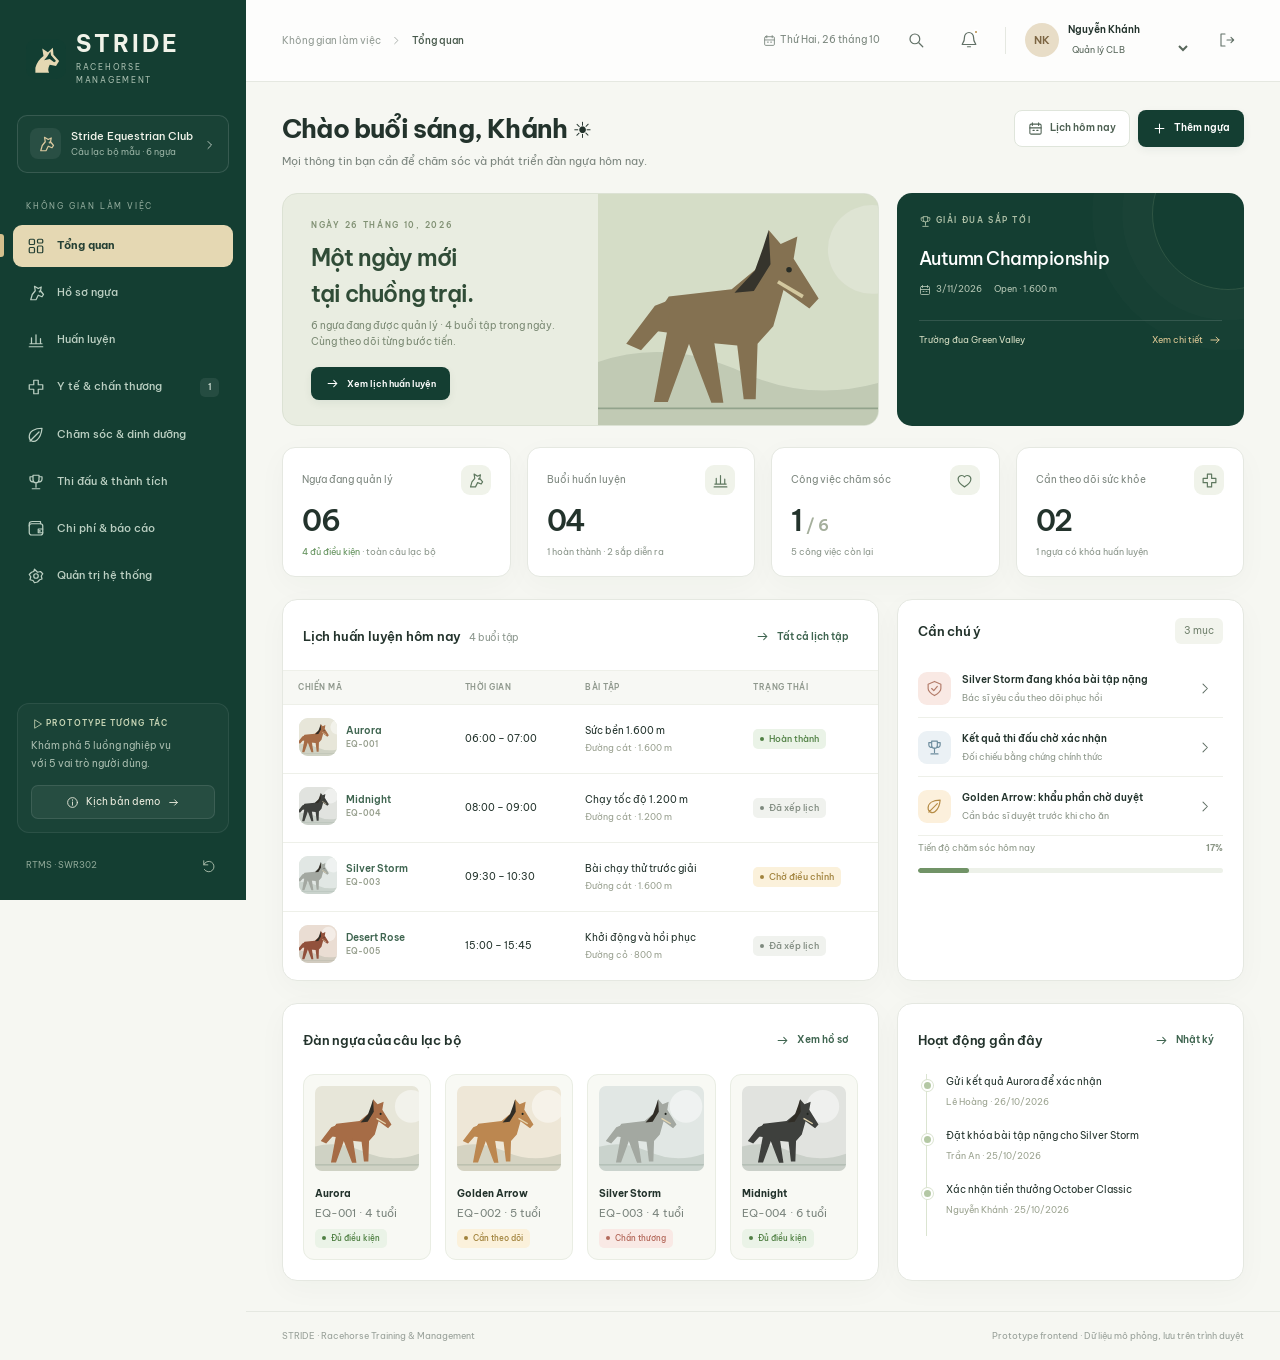
==== index.html @ 8bdfcf39 "Add files via upload" ====
<!doctype html>
<html lang="vi">
<head>
  <meta charset="utf-8"><meta name="viewport" content="width=device-width,initial-scale=1">
  <meta name="theme-color" content="#123e32"><meta name="description" content="STRIDE — Prototype tương tác quản lý ngựa đua. Hồ sơ, huấn luyện, y tế, chăm sóc, thi đấu và báo cáo.">
  <title>STRIDE — Racehorse Management</title>
  <link rel="icon" href="assets/mark.svg" type="image/svg+xml"><link rel="stylesheet" href="styles.css">
  <script defer src="js/core.js"></script><script defer src="js/training-medical.js"></script><script defer src="js/care.js"></script><script defer src="js/racing-finance.js"></script><script defer src="js/app.js"></script>
</head>
<body>
  <a class="skip-link" href="#view">Đến nội dung</a>
  <div class="app-shell">
    <aside id="sidebar" class="sidebar" aria-label="Điều hướng chính"></aside>
    <div class="workspace"><header id="topbar" class="topbar"></header><main id="view" class="main-content" tabindex="-1"></main><footer class="app-footer"><span>STRIDE · Racehorse Training & Management</span><span>Prototype frontend · Dữ liệu mô phỏng, lưu trên trình duyệt</span></footer></div>
  </div>
  <dialog id="app-modal" class="modal" aria-labelledby="modal-title" aria-describedby="modal-subtitle"><form id="modal-form"><header class="modal-head"><div><h2 id="modal-title"></h2><p id="modal-subtitle"></p></div><button class="icon-btn" type="button" data-action="ui:close" aria-label="Đóng">×</button></header><div id="modal-body" class="modal-body"></div><footer id="modal-footer" class="modal-footer"></footer></form></dialog>
  <div id="toasts" class="toasts" role="status" aria-live="polite"></div>
  <div id="login-layer" class="login-layer" hidden></div>
  <noscript>Vui lòng bật JavaScript để sử dụng prototype tương tác.</noscript>
</body>
</html>
---- styles.css ----
@import url('https://fonts.googleapis.com/css2?family=Be+Vietnam+Pro:wght@400;450;500;550;600;650;700;750&display=swap');
:root{--forest:#143e32;--forest2:#1d5141;--ink:#23332c;--muted:#7a847d;--paper:#f6f7f2;--border:#e5e8e1;--gold:#b19158;--gold-light:#f1e8d6;--green:#2a674d;--red:#b65c50;--amber:#a67c30;--radius:15px;--shadow:0 8px 30px #253b2b08}
*{box-sizing:border-box}body{margin:0;background:var(--paper);color:var(--ink);font-family:'Be Vietnam Pro',system-ui,-apple-system,'Segoe UI',sans-serif;font-size:13px;line-height:1.6}button,input,select,textarea{font:inherit}button,a,input,select,textarea{-webkit-tap-highlight-color:transparent}button{cursor:pointer}a{color:inherit}button:disabled{opacity:.45;cursor:not-allowed}button:focus-visible,a:focus-visible,input:focus-visible,select:focus-visible,textarea:focus-visible{outline:3px solid #c5ac76;outline-offset:3px}h1,h2,h3,h4,p{margin:0}h1{font-size:26px;letter-spacing:-1px;line-height:1.45;font-weight:650}h2{font-size:20px;font-weight:650;letter-spacing:-.5px}h3{font-size:15px;font-weight:600}h4{font-size:13px;font-weight:600}svg.icon{flex-shrink:0;vertical-align:middle}.muted{color:var(--muted)}.small{font-size:11px}.label{font-size:10px;font-weight:600;text-transform:uppercase;letter-spacing:1.1px;color:var(--muted)}.skip-link{position:fixed;top:-80px;left:20px;z-index:100;background:white;padding:12px}.skip-link:focus{top:15px}
.app-shell{display:flex;min-height:100vh}.sidebar{width:246px;background:var(--forest);color:#d6e1d9;position:fixed;inset:0 auto 0 0;display:flex;flex-direction:column;z-index:30}.brand{display:flex;align-items:center;gap:10px;padding:31px 26px 28px;color:#f1f3e9}.brand img{width:40px;height:40px}.brand-title{font-size:23px;letter-spacing:3px;font-weight:650;line-height:1.1}.brand-sub{font-size:8px;letter-spacing:1.7px;color:#a9bfb0;margin-top:5px}.club-switch{margin:0 17px 27px;padding:12px;display:flex;align-items:center;gap:10px;border:1px solid #ffffff21;border-radius:10px;background:#ffffff06}.club-mark{width:31px;height:31px;display:grid;place-items:center;border-radius:8px;background:#ffffff12;color:#dbc99f}.club-name{font-size:11px;color:#f2f4eb;font-weight:500}.club-sub{font-size:9px;color:#9bb4a6}.nav-label{font-size:8px;letter-spacing:1.8px;color:#90aa9b;padding:0 26px 12px}.nav-list{padding:0 13px;display:grid;gap:5px}.nav-item{display:flex;align-items:center;gap:12px;width:100%;border:0;background:none;color:#bcd0c3;text-align:left;padding:12px 14px;border-radius:9px;font-size:11px;font-weight:450;position:relative;transition:.18s}.nav-item:hover{background:#ffffff0a;color:white}.nav-item.active{background:#e5d8b3;color:#254034;font-weight:650}.nav-item.active:before{content:'';position:absolute;left:-13px;width:4px;height:23px;background:#d4bf8d;border-radius:0 3px 3px 0}.nav-item .nav-count{margin-left:auto;font-size:9px;min-width:19px;height:19px;display:grid;place-items:center;background:#ffffff13;border-radius:5px;color:#d8e5db}.nav-item.active .nav-count{background:#24403314;color:var(--forest)}.sidebar-bottom{margin-top:auto;padding:22px 17px}.sidebar-demo{background:#ffffff07;border:1px solid #ffffff14;padding:13px;border-radius:12px}.sidebar-demo .label{color:#c7d5b5;font-size:8px}.sidebar-demo p{font-size:10px;color:#a9bdaf;line-height:1.8;margin:7px 0 12px}.sidebar-demo button{width:100%;color:#eceddf;background:#ffffff0e;border:1px solid #ffffff19;border-radius:7px;padding:8px 4px;font-size:10px;display:flex;align-items:center;justify-content:center;gap:7px}.sidebar-credit{display:flex;justify-content:space-between;align-items:center;color:#8da696;font-size:9px;margin:20px 9px 0}.workspace{margin-left:246px;width:calc(100% - 246px);min-width:0}.topbar{height:82px;border-bottom:1px solid var(--border);display:flex;align-items:center;justify-content:space-between;padding:0 36px;background:#ffffffbf;gap:16px}.breadcrumb{font-size:10px;color:#929b94;display:flex;align-items:center;gap:10px}.breadcrumb strong{font-weight:500;color:#46584a}.top-actions{display:flex;align-items:center;gap:19px}.top-date{font-size:10px;color:#7b877e}.header-sep{width:1px;height:27px;background:var(--border)}.icon-btn{display:inline-grid;place-items:center;width:34px;height:34px;flex-shrink:0;border:1px solid transparent;border-radius:8px;background:none;color:#617066;position:relative}.icon-btn:hover{background:#edf1e8;color:var(--forest)}.notification-dot{position:absolute;top:5px;right:6px;width:6px;height:6px;background:#b88d49;border:2px solid white;border-radius:50%}.profile-switch{display:flex;align-items:center;gap:9px}.avatar{width:34px;height:34px;display:inline-flex;align-items:center;justify-content:center;background:#e8ddc7;color:#7c6542;border-radius:50%;font-size:11px;font-weight:600;flex-shrink:0}.avatar.green{background:#e5ede3;color:var(--green)}.profile-role select{border:0;background:transparent;color:#57665a;font-size:9px;padding:2px 15px 0 0;max-width:154px;cursor:pointer;outline-offset:0}.profile-name{font-size:10px;font-weight:600}.mobile-menu{display:none}.main-content{padding:28px 36px 30px;max-width:1600px;margin:auto;min-height:calc(100vh - 139px)}.app-footer{padding:17px 36px;border-top:1px solid var(--border);display:flex;align-items:center;justify-content:space-between;color:#98a099;font-size:9px;gap:15px}.page-head{display:flex;align-items:flex-start;justify-content:space-between;gap:20px;margin-bottom:23px}.page-title{font-size:26px;letter-spacing:-.8px;font-weight:650}.page-subtitle{font-size:11px;color:var(--muted);margin-top:5px}.page-actions{display:flex;align-items:center;gap:8px;flex-wrap:wrap}.eyebrow{font-size:10px;font-weight:600;letter-spacing:1.8px;text-transform:uppercase;color:#a4aa9a;margin-bottom:8px}
.btn{display:inline-flex;align-items:center;justify-content:center;gap:7px;min-height:37px;border-radius:8px;padding:8px 13px;font-size:10px;font-weight:550;line-height:1.45;border:1px solid transparent;text-decoration:none;transition:.18s;white-space:normal}.btn .icon{width:15px;height:15px}.btn-primary{background:var(--forest);color:white;box-shadow:0 3px 8px #143e3210}.btn-primary:hover{background:#205540;transform:translateY(-1px)}.btn-secondary{background:#fff;border-color:#dfe5db;color:#4d6052}.btn-secondary:hover{background:#f0f3eb;border-color:#c1cdbd}.btn-ghost{color:#3f6550;background:transparent;border-color:transparent;padding:6px 8px}.btn-ghost:hover{background:#eaf0e5}.btn-danger{background:#faede9;color:#a95247;border-color:#ecd3cd}.btn-danger:hover{background:#f5dfd7}.btn-gold{background:var(--gold-light);color:#6f5b37;border-color:#e6d8bc}.btn-sm{min-height:29px;padding:5px 9px;font-size:9px}.btn-block{width:100%}.row{display:flex;align-items:center;gap:10px}.row.between{justify-content:space-between}.stack{display:grid;gap:14px}.divider{border:0;border-top:1px solid var(--border);margin:17px 0}.section-gap{margin-top:22px}.grid-2{display:grid;grid-template-columns:repeat(2,minmax(0,1fr));gap:18px}.grid-3{display:grid;grid-template-columns:repeat(3,minmax(0,1fr));gap:18px}.grid-4{display:grid;grid-template-columns:repeat(4,minmax(0,1fr));gap:16px}.card{background:#fff;border:1px solid var(--border);border-radius:var(--radius);box-shadow:var(--shadow);overflow:hidden;min-width:0}.card-head{display:flex;align-items:center;justify-content:space-between;gap:12px;padding:18px 20px 15px}.card-title{font-size:13px;font-weight:600;letter-spacing:-.2px}.card-body{padding:0 20px 20px}.card-body:first-child{padding-top:20px}.card-foot{padding:13px 20px;border-top:1px solid var(--border)}.card-count{color:#8b968d;font-weight:400;font-size:10px;margin-left:6px}.badge{display:inline-flex;align-items:center;gap:5px;font-size:9px;font-weight:500;border-radius:5px;padding:4px 7px;line-height:1.4;white-space:nowrap;background:#f0f1ed;color:#758174}.badge i{height:4px;width:4px;border-radius:50%;background:currentColor;flex-shrink:0}.badge.green{background:#eaf3e7;color:#508044}.badge.amber{background:#fbf1db;color:#a1833d}.badge.red{background:#f9e9e5;color:#b46a5c}.badge.blue{background:#eaf0f8;color:#5a7b9a}.badge.neutral{background:#f0f2ee;color:#7e897e}.pill{font-size:10px;padding:5px 9px;border-radius:6px;background:#f2f4ed;color:#71816d;display:inline-flex;align-items:center;gap:5px}.stats-row{display:grid;grid-template-columns:repeat(4,minmax(0,1fr));gap:16px;margin-bottom:22px}.stat-card{padding:17px 19px;background:#fff;border:1px solid var(--border);border-radius:13px;box-shadow:var(--shadow)}.stat-label{display:flex;align-items:center;justify-content:space-between;color:#7d877f;font-size:10px}.stat-icon{display:grid;place-items:center;width:30px;height:30px;background:#f0f3ea;color:#5d775e;border-radius:9px}.stat-value{font-size:29px;line-height:1.4;letter-spacing:-1.5px;font-weight:600;margin-top:6px}.stat-meta{font-size:9px;color:#8a958a;margin-top:3px}.stat-meta .positive{color:#62915b}.hero-row{display:grid;grid-template-columns:minmax(0,1.72fr) minmax(260px,1fr);gap:18px;margin-bottom:21px}.welcome-hero{position:relative;min-height:190px;border:1px solid #dce2d4;border-radius:15px;background:#e9ede1;overflow:hidden;display:flex;align-items:center;padding:25px 28px}.hero-text{position:relative;z-index:2;width:62%}.hero-text .eyebrow{color:#819174;font-size:8px;letter-spacing:1.7px}.hero-text h2{font-size:23px;line-height:1.55;letter-spacing:-.8px;font-weight:600;margin-bottom:7px;color:#304c37}.hero-text p{font-size:10px;color:#7b8a74;max-width:275px}.hero-text .btn{margin-top:17px;min-height:30px;font-size:9px}.hero-art{position:absolute;right:-29px;bottom:0;width:52%;height:100%;object-fit:cover;opacity:.95;mix-blend-mode:multiply}.next-race{background:var(--forest);color:white;border-radius:15px;padding:21px 22px;position:relative;overflow:hidden}.next-race:after{content:'';position:absolute;width:150px;height:150px;border:1px solid #c3cda327;border-radius:50%;right:-60px;top:-55px;box-shadow:0 0 0 30px #ffffff03,0 0 0 60px #ffffff03}.next-race .eyebrow{font-size:8px;color:#aec0a7;letter-spacing:1.6px}.next-race h3{font-size:18px;font-weight:500;letter-spacing:-.5px;margin:17px 0 9px;position:relative;z-index:1}.race-info{display:flex;gap:12px;font-size:9px;color:#b7c8b6}.race-info span{display:flex;gap:5px;align-items:center}.race-footer{margin-top:23px;border-top:1px solid #ffffff20;padding-top:12px;display:flex;justify-content:space-between;align-items:center;color:#d6dfc4;font-size:9px}.race-footer button{border:0;color:#dfc995;background:none;padding:0;display:flex;align-items:center;gap:5px;font-size:9px}.dash-main{display:grid;grid-template-columns:minmax(0,1.72fr) minmax(260px,1fr);gap:18px}.table-wrap{overflow:auto;width:100%;-webkit-overflow-scrolling:touch}.data-table{border-collapse:collapse;width:100%;text-align:left;white-space:normal;font-size:10px}.data-table th{background:#f7f8f4;color:#8e978c;font-size:8px;font-weight:550;letter-spacing:.5px;text-transform:uppercase;padding:10px 15px;border-top:1px solid #eef0e9;border-bottom:1px solid #eef0e9;white-space:nowrap}.data-table td{padding:12px 15px;border-bottom:1px solid #eef0e9;vertical-align:middle}.data-table tr:last-child td{border-bottom:0}.data-table tbody tr:hover{background:#fcfdf9}.data-table .btn{font-size:9px;min-height:29px;padding:5px 8px}.horse-thumb{width:38px;height:38px;object-fit:cover;border-radius:9px;background:#e9ede4;flex-shrink:0}.table-horse{display:flex;align-items:center;gap:9px;white-space:nowrap}.table-horse strong{font-size:10px;font-weight:550;display:block}.table-horse small{font-size:8px;color:#98a08f;display:block}.cell-sub{font-size:9px;color:#99a090;margin-top:2px}.list-item{display:flex;align-items:center;gap:11px;padding:12px 0;border-bottom:1px solid #eef0e9}.list-item:last-child{border-bottom:0}.list-main{min-width:0;flex:1}.list-title{font-size:11px;font-weight:550}.list-meta{font-size:9px;color:#8b9588;margin-top:3px}.list-actions{display:flex;gap:6px;flex-wrap:wrap;align-items:center}.attention-icon{width:33px;height:33px;border-radius:9px;display:grid;place-items:center;background:#fcf0dc;color:#b68c46;flex-shrink:0}.attention-icon.red{background:#f9e9e4;color:#b37c6a}.attention-icon.blue{background:#ebf1f5;color:#6e8d9e}.attention-card .card-body{padding-bottom:10px}.attention-card .list-title{font-size:10px}.progress-track{height:5px;background:#edf1e9;border-radius:8px;overflow:hidden}.progress-fill{height:100%;background:#719367;border-radius:8px;transition:width .4s}.care-progress{display:flex;justify-content:space-between;align-items:center;margin:5px 0 12px;font-size:9px;color:#8c9787}.horse-grid{display:grid;grid-template-columns:repeat(3,minmax(0,1fr));gap:18px}.horse-card{position:relative}.horse-card-image{width:100%;height:165px;object-fit:cover;display:block;background:#e8eade}.horse-card-tag{position:absolute;top:12px;left:12px;background:#ffffffdf;color:#52684f;padding:4px 8px;border-radius:6px;font-size:8px;letter-spacing:.4px;backdrop-filter:blur(4px)}.horse-card-body{padding:15px 17px}.horse-card-title{display:flex;align-items:center;justify-content:space-between;gap:10px;margin-bottom:12px}.horse-card-title h3{font-size:15px;letter-spacing:-.3px}.horse-card-bio{font-size:9px;color:#8e9788;margin-top:3px}.horse-meta-row{display:flex;justify-content:space-between;color:#929b8b;font-size:9px;margin-top:9px}.horse-card-foot{padding:10px 17px;border-top:1px solid #edf0e6;display:flex;align-items:center;justify-content:space-between;font-size:9px;color:#8b9685}.horse-mini-grid{display:grid;grid-template-columns:repeat(4,minmax(0,1fr));gap:14px}.horse-mini{background:#f8f9f4;border:1px solid #e9ede3;border-radius:11px;padding:11px;cursor:pointer;text-align:left;color:inherit;transition:.2s}.horse-mini:hover{border-color:#c1ceb7;transform:translateY(-2px)}.horse-mini img{height:85px;width:100%;object-fit:cover;border-radius:7px;margin-bottom:9px}.horse-mini strong{font-size:10px;display:block}.horse-mini .badge{font-size:8px;margin-top:6px}.toolbar{display:flex;align-items:center;justify-content:space-between;gap:13px;margin-bottom:18px;flex-wrap:wrap}.toolbar-left,.toolbar-right{display:flex;align-items:center;gap:9px;flex-wrap:wrap}.search-field{position:relative;display:flex;align-items:center;gap:7px;border:1px solid var(--border);background:white;border-radius:8px;padding:0 11px;height:37px;min-width:245px;color:#9aa28f}.search-field input{border:0;background:none;width:100%;outline:0;font-size:10px;color:var(--ink)}.input,.select,.textarea,.field input,.field select,.field textarea{display:block;width:100%;border:1px solid #dfe5d9;background:#fff;border-radius:8px;padding:9px 11px;color:#3e5142;min-height:38px;font-size:11px;line-height:1.6}.input:focus,.select:focus,.textarea:focus,.field input:focus,.field select:focus,.field textarea:focus{border-color:#97ae8e;outline:2px solid #dee8d6;outline-offset:0}.textarea,.field textarea{min-height:90px;resize:vertical}.select{max-width:220px;cursor:pointer}.field{display:grid;gap:6px;min-width:0}.field>label,.field>span:first-child{font-size:10px;font-weight:550;color:#6c7b6b}.field small{font-size:9px;color:#97a08c}.form-grid{display:grid;grid-template-columns:repeat(2,minmax(0,1fr));gap:15px}.form-grid .full,.field.full{grid-column:1/-1}.form-section{margin-top:20px;padding-top:17px;border-top:1px solid var(--border)}.form-section h3{margin-bottom:13px}.tabs{display:flex;align-items:center;gap:3px;border-bottom:1px solid var(--border);margin-bottom:20px;overflow:auto;scrollbar-width:none}.tab{border:0;border-bottom:2px solid transparent;background:none;font-size:11px;color:#8b9688;padding:12px 16px;white-space:nowrap;cursor:pointer}.tab.active{color:var(--forest);border-bottom-color:var(--forest);font-weight:600}.tab:hover{color:var(--forest);background:#f1f4eb}.view-toggle{display:flex;align-items:center;padding:3px;border:1px solid var(--border);background:white;border-radius:8px}.view-toggle button{border:0;background:none;width:30px;height:28px;color:#9ba592;border-radius:5px;display:grid;place-items:center}.view-toggle button.active{background:#eaf0e3;color:#54714b}.alert{display:flex;align-items:flex-start;gap:10px;padding:12px 14px;border:1px solid #e2e9d9;border-radius:10px;font-size:10px;background:#f2f6eb;color:#65785b;line-height:1.8;margin-bottom:16px}.alert.warning{background:#fff8e9;border-color:#eee2bf;color:#9a7c40}.alert.danger{background:#fcf0ec;border-color:#efd9d1;color:#a56858}.alert.info{background:#f0f5f7;border-color:#dfe9ed;color:#6b8390}.alert.success{background:#edf6e9;color:#56804a;border-color:#d8e8d1}.alert .icon{margin-top:1px}.empty-state{padding:42px 20px;text-align:center;color:#86947d}.empty-icon{width:56px;height:56px;margin:0 auto 15px;display:grid;place-items:center;background:#f1f4eb;border-radius:16px;color:#a2b496}.empty-state h3{font-size:15px;color:#52664d}.empty-state p{font-size:11px;max-width:390px;margin:7px auto 17px}.modal{border:1px solid #e2e6db;border-radius:18px;padding:0;width:min(600px,calc(100vw - 32px));max-height:90vh;box-shadow:0 22px 100px #0c241f40;color:var(--ink);background:#fff}.modal.wide{width:min(900px,calc(100vw - 32px))}.modal::backdrop{background:#12332866;backdrop-filter:blur(3px)}.modal-head{display:flex;align-items:flex-start;justify-content:space-between;gap:14px;padding:23px 25px 18px;border-bottom:1px solid var(--border)}.modal-head h2{font-size:18px;font-weight:600}.modal-head p{font-size:10px;color:#8f9a86;margin-top:4px}.modal-body{padding:22px 25px;max-height:66vh;overflow:auto}.modal-footer{display:flex;justify-content:flex-end;gap:8px;padding:16px 25px;border-top:1px solid var(--border);background:#fbfcf8;border-radius:0 0 18px 18px}.toasts{position:fixed;right:25px;bottom:22px;display:grid;gap:9px;z-index:200;max-width:min(420px,calc(100vw - 36px))}.toast{display:flex;align-items:center;gap:10px;background:var(--forest);color:#f1f4e9;padding:14px 18px;border-radius:11px;font-size:11px;box-shadow:0 8px 30px #143e3229;animation:toastIn .2s ease}.toast.error{background:#a65f51}.toast.info{background:#5d7c83}.toast.warning{background:#ac894e}@keyframes toastIn{from{opacity:0;transform:translateY(10px)}to{opacity:1;transform:translateY(0)}}.detail-grid{display:grid;grid-template-columns:repeat(2,minmax(0,1fr));gap:15px}.detail-label{font-size:9px;color:#96a08e;margin-bottom:3px}.detail-value{font-size:11px;font-weight:500}.profile-layout{display:grid;grid-template-columns:250px 1fr;gap:23px}.profile-photo{width:100%;border-radius:12px;display:block}.profile-summary{background:#f6f8f0;border:1px solid #e8eddf;padding:16px;border-radius:11px;margin-top:13px}.profile-summary .detail-label{margin-top:8px}.pedigree{display:grid;grid-template-columns:1fr 1fr;gap:12px}.pedigree-node{padding:15px;background:#f7f8f3;border:1px solid #e7ecdf;border-radius:10px}.timeline{border-left:1px solid #dbe4d1;margin-left:8px;padding-left:19px}.timeline-item{position:relative;padding-bottom:17px}.timeline-item:before{content:'';position:absolute;left:-24px;top:6px;width:7px;height:7px;background:#b4c8a4;border:2px solid white;border-radius:50%;box-shadow:0 0 0 1px #dbe4d1}.timeline-item p{font-size:10px}.timeline-item small{font-size:9px;color:#9aa28f}.role-grid{display:grid;grid-template-columns:repeat(2,minmax(0,1fr));gap:11px}.role-option{display:flex;gap:12px;align-items:center;padding:15px;text-align:left;border:1px solid var(--border);background:#fff;border-radius:11px;color:var(--ink);cursor:pointer}.role-option:hover{border-color:#a7bd94;background:#f6f8f0}.role-option strong{font-size:12px;display:block}.role-option small{font-size:9px;color:#929c88}.login-layer{position:fixed;inset:0;z-index:90;background:#edf1e7eb;backdrop-filter:blur(10px);display:grid;place-items:center;padding:25px}.login-layer[hidden]{display:none}.login-card{background:white;border:1px solid var(--border);padding:35px;border-radius:20px;width:min(720px,100%);box-shadow:0 20px 80px #123e3215}.login-brand{display:flex;align-items:center;gap:12px;margin-bottom:25px}.login-brand img{width:45px}.login-card h1{font-size:27px;margin-bottom:7px}.login-card>p{font-size:11px;color:#8d9985;margin-bottom:24px}.login-note{font-size:9px;color:#9da590;margin-top:20px}.guide-grid{display:grid;grid-template-columns:1fr;gap:12px}.guide-step{display:flex;gap:15px;padding:15px;border:1px solid var(--border);border-radius:12px;background:#fdfefa}.step-number{width:30px;height:30px;display:grid;place-items:center;border-radius:9px;background:#e7eedf;color:#5c7751;font-weight:600;flex-shrink:0}.guide-step p{font-size:10px;color:#8c9883;margin:5px 0 9px}.guide-step h3{font-size:12px}.guide-step .btn{min-height:28px;font-size:9px}.chart-legend{display:flex;gap:14px;flex-wrap:wrap;font-size:9px;color:#8b9785}.chart-legend span{display:flex;gap:5px;align-items:center}.chart-legend i{display:block;width:6px;height:6px;border-radius:50%;background:#7e9866}.metric{font-size:24px;font-weight:600;letter-spacing:-1px}.inline-code{font-family:monospace;background:#f1f4eb;padding:2px 5px;border-radius:4px}.lock-note{font-size:9px;color:#b57c65;display:flex;align-items:center;gap:5px;margin-top:6px}.split-layout{display:grid;grid-template-columns:minmax(0,1.6fr) minmax(250px,1fr);gap:18px}.skeleton{height:200px;border-radius:13px;background:linear-gradient(90deg,#eaf0e4,#f8faf3,#eaf0e4);background-size:200% 100%;animation:pulse 1.5s infinite}@keyframes pulse{to{background-position:-200% 0}}
@media(min-width:1500px){.main-content{padding-top:34px}.welcome-hero{min-height:207px}.horse-card-image{height:185px}}
@media(max-width:1180px){.sidebar{width:215px}.workspace{margin-left:215px;width:calc(100% - 215px)}.main-content{padding:25px}.topbar{padding:0 25px}.top-date{display:none}.hero-row,.dash-main{grid-template-columns:1.5fr 1fr}.top-actions{gap:12px}.horse-grid{grid-template-columns:repeat(2,minmax(0,1fr))}.stats-row{gap:12px}.stat-card{padding:14px}.stat-value{font-size:26px}.data-table th,.data-table td{padding-left:12px;padding-right:12px}.horse-mini-grid{grid-template-columns:repeat(2,minmax(0,1fr))}.app-footer{padding-left:25px;padding-right:25px}}
@media(max-width:960px){.hero-row,.dash-main,.split-layout{grid-template-columns:1fr}.next-race{min-height:160px}.next-race h3{margin-top:10px}.race-footer{margin-top:14px}.grid-3{grid-template-columns:repeat(2,minmax(0,1fr))}.grid-4{grid-template-columns:repeat(2,minmax(0,1fr))}.top-actions{gap:8px}.breadcrumb{display:none}.topbar{justify-content:flex-end}.stats-row{grid-template-columns:repeat(2,minmax(0,1fr))}.page-head{flex-wrap:wrap}.page-title{font-size:23px}.profile-layout{grid-template-columns:210px 1fr}}
@media(max-width:700px){.sidebar{transform:translateX(-100%);transition:transform .2s}.sidebar.open{transform:translateX(0);box-shadow:10px 0 80px #143e3233}.workspace{margin-left:0;width:100%}.topbar{height:68px;padding:0 18px;justify-content:space-between}.mobile-menu{display:inline-grid}.top-actions{gap:7px}.header-sep{display:none}.profile-name{max-width:110px;overflow:hidden;text-overflow:ellipsis;white-space:nowrap}.profile-role select{max-width:135px;font-size:9px}.main-content{padding:22px 18px;min-height:calc(100vh - 121px)}.page-head{gap:13px;margin-bottom:18px}.page-subtitle{font-size:10px;line-height:1.8}.page-title{font-size:22px}.page-actions{width:100%}.stats-row{gap:10px;margin-bottom:16px}.stat-card{padding:13px}.stat-label{font-size:9px}.stat-value{font-size:25px}.stat-icon{width:26px;height:26px}.stat-meta{font-size:8px}.hero-row,.dash-main{gap:15px}.welcome-hero{padding:20px;min-height:180px}.hero-text h2{font-size:20px}.hero-art{right:-35px;width:57%}.hero-text p{max-width:210px;font-size:9px}.card-head{padding:16px}.card-body{padding-left:16px;padding-right:16px}.horse-grid{grid-template-columns:1fr 1fr;gap:12px}.horse-card-image{height:125px}.horse-card-body{padding:12px}.horse-card-title{display:block}.horse-card-title .badge{margin-top:7px;font-size:8px}.horse-card-title h3{font-size:13px}.horse-card-foot{padding:10px 12px;font-size:8px;gap:5px}.horse-card-foot .btn{padding:4px;min-height:26px;font-size:8px}.horse-meta-row{display:block;font-size:9px}.grid-2,.grid-3{grid-template-columns:1fr}.grid-4{gap:12px}.toolbar{gap:10px}.toolbar-left{flex:1;min-width:0}.search-field{min-width:0;width:100%}.toolbar .select{max-width:180px}.data-table{min-width:550px}.data-table.small-table{min-width:0}.data-table td,.data-table th{font-size:9px;padding:10px}.app-footer{padding:14px 18px;font-size:8px;display:block}.app-footer span{display:block;margin:3px 0}.form-grid,.detail-grid{grid-template-columns:1fr}.modal{max-height:94vh}.modal-head{padding:18px}.modal-head h2{font-size:16px}.modal-body{padding:18px;max-height:68vh}.modal-footer{padding:13px 18px}.profile-layout{grid-template-columns:1fr}.profile-photo{max-height:190px;object-fit:cover}.profile-summary{margin-top:0}.role-grid{grid-template-columns:1fr}.login-card{padding:23px}.login-card h1{font-size:23px}.login-layer{overflow:auto;align-items:start}.login-card{margin-top:15px}.badge{font-size:8px}.tabs{margin-bottom:16px}.tab{padding:11px;font-size:10px}.card-title{font-size:12px}.owner-switch{display:none!important}}
@media print{.sidebar,.topbar,.app-footer,.page-actions,.toolbar,.modal,.toasts,.btn,.login-layer{display:none!important}.workspace{margin:0;width:100%}.main-content{padding:0}.card{box-shadow:none;break-inside:avoid}.stats-row{grid-template-columns:repeat(4,1fr)}body{background:white}.data-table{font-size:10px;min-width:0!important}thead{display:table-header-group}}
@media(max-width:700px){.top-actions{min-width:0;gap:6px}.profile-switch,.profile-role{min-width:0}.profile-role select{width:124px;max-width:124px}#topbar [data-action="app:search"]{display:none}.topbar{gap:8px}.main-content{overflow-x:clip}}
.sidebar{overflow-y:auto;overscroll-behavior:contain;scrollbar-width:thin}.sidebar>.brand,.sidebar>.club-switch,.sidebar>.nav-label,.sidebar>.nav-list,.sidebar>.sidebar-bottom{flex-shrink:0}
@media(max-height:800px){.brand{padding-top:22px;padding-bottom:19px}.club-switch{margin-bottom:17px}.nav-item{padding-top:10px;padding-bottom:10px}.sidebar-bottom{padding-top:15px;padding-bottom:15px}.sidebar-demo{padding:11px}.sidebar-demo p{margin-top:5px;margin-bottom:8px}.sidebar-credit{margin-top:12px}}
@media(prefers-reduced-motion:reduce){*{animation:none!important;transition:none!important;scroll-behavior:auto!important}}
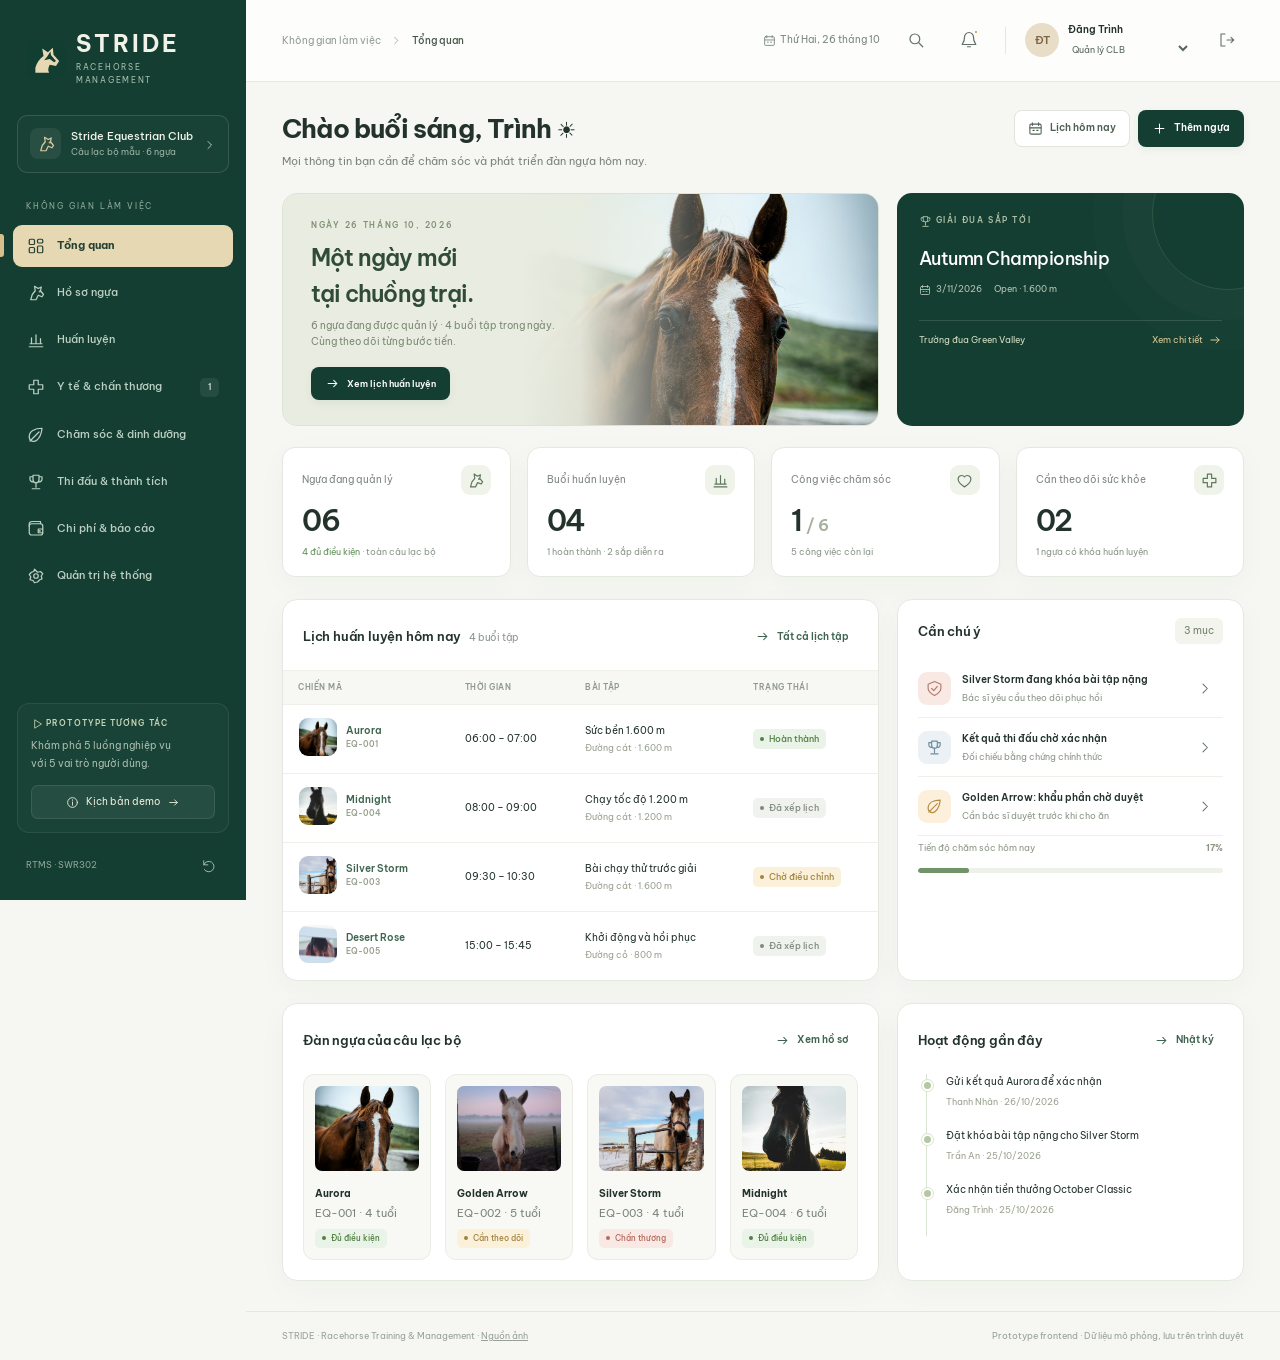
==== commit 2eb4483c: "Add files via upload" ====
--- a/index.html
+++ b/index.html
@@ -11,7 +11,7 @@
   <a class="skip-link" href="#view">Đến nội dung</a>
   <div class="app-shell">
     <aside id="sidebar" class="sidebar" aria-label="Điều hướng chính"></aside>
-    <div class="workspace"><header id="topbar" class="topbar"></header><main id="view" class="main-content" tabindex="-1"></main><footer class="app-footer"><span>STRIDE · Racehorse Training & Management</span><span>Prototype frontend · Dữ liệu mô phỏng, lưu trên trình duyệt</span></footer></div>
+    <div class="workspace"><header id="topbar" class="topbar"></header><main id="view" class="main-content" tabindex="-1"></main><footer class="app-footer"><span>STRIDE · Racehorse Training & Management · <a href="assets/horses/credits.html" target="_blank" rel="noopener">Nguồn ảnh</a></span><span>Prototype frontend · Dữ liệu mô phỏng, lưu trên trình duyệt</span></footer></div>
   </div>
   <dialog id="app-modal" class="modal" aria-labelledby="modal-title" aria-describedby="modal-subtitle"><form id="modal-form"><header class="modal-head"><div><h2 id="modal-title"></h2><p id="modal-subtitle"></p></div><button class="icon-btn" type="button" data-action="ui:close" aria-label="Đóng">×</button></header><div id="modal-body" class="modal-body"></div><footer id="modal-footer" class="modal-footer"></footer></form></dialog>
   <div id="toasts" class="toasts" role="status" aria-live="polite"></div>
--- a/styles.css
+++ b/styles.css
@@ -1,14 +1,15 @@
-@import url('https://fonts.googleapis.com/css2?family=Be+Vietnam+Pro:wght@400;450;500;550;600;650;700;750&display=swap');
-:root{--forest:#143e32;--forest2:#1d5141;--ink:#23332c;--muted:#7a847d;--paper:#f6f7f2;--border:#e5e8e1;--gold:#b19158;--gold-light:#f1e8d6;--green:#2a674d;--red:#b65c50;--amber:#a67c30;--radius:15px;--shadow:0 8px 30px #253b2b08}
-*{box-sizing:border-box}body{margin:0;background:var(--paper);color:var(--ink);font-family:'Be Vietnam Pro',system-ui,-apple-system,'Segoe UI',sans-serif;font-size:13px;line-height:1.6}button,input,select,textarea{font:inherit}button,a,input,select,textarea{-webkit-tap-highlight-color:transparent}button{cursor:pointer}a{color:inherit}button:disabled{opacity:.45;cursor:not-allowed}button:focus-visible,a:focus-visible,input:focus-visible,select:focus-visible,textarea:focus-visible{outline:3px solid #c5ac76;outline-offset:3px}h1,h2,h3,h4,p{margin:0}h1{font-size:26px;letter-spacing:-1px;line-height:1.45;font-weight:650}h2{font-size:20px;font-weight:650;letter-spacing:-.5px}h3{font-size:15px;font-weight:600}h4{font-size:13px;font-weight:600}svg.icon{flex-shrink:0;vertical-align:middle}.muted{color:var(--muted)}.small{font-size:11px}.label{font-size:10px;font-weight:600;text-transform:uppercase;letter-spacing:1.1px;color:var(--muted)}.skip-link{position:fixed;top:-80px;left:20px;z-index:100;background:white;padding:12px}.skip-link:focus{top:15px}
-.app-shell{display:flex;min-height:100vh}.sidebar{width:246px;background:var(--forest);color:#d6e1d9;position:fixed;inset:0 auto 0 0;display:flex;flex-direction:column;z-index:30}.brand{display:flex;align-items:center;gap:10px;padding:31px 26px 28px;color:#f1f3e9}.brand img{width:40px;height:40px}.brand-title{font-size:23px;letter-spacing:3px;font-weight:650;line-height:1.1}.brand-sub{font-size:8px;letter-spacing:1.7px;color:#a9bfb0;margin-top:5px}.club-switch{margin:0 17px 27px;padding:12px;display:flex;align-items:center;gap:10px;border:1px solid #ffffff21;border-radius:10px;background:#ffffff06}.club-mark{width:31px;height:31px;display:grid;place-items:center;border-radius:8px;background:#ffffff12;color:#dbc99f}.club-name{font-size:11px;color:#f2f4eb;font-weight:500}.club-sub{font-size:9px;color:#9bb4a6}.nav-label{font-size:8px;letter-spacing:1.8px;color:#90aa9b;padding:0 26px 12px}.nav-list{padding:0 13px;display:grid;gap:5px}.nav-item{display:flex;align-items:center;gap:12px;width:100%;border:0;background:none;color:#bcd0c3;text-align:left;padding:12px 14px;border-radius:9px;font-size:11px;font-weight:450;position:relative;transition:.18s}.nav-item:hover{background:#ffffff0a;color:white}.nav-item.active{background:#e5d8b3;color:#254034;font-weight:650}.nav-item.active:before{content:'';position:absolute;left:-13px;width:4px;height:23px;background:#d4bf8d;border-radius:0 3px 3px 0}.nav-item .nav-count{margin-left:auto;font-size:9px;min-width:19px;height:19px;display:grid;place-items:center;background:#ffffff13;border-radius:5px;color:#d8e5db}.nav-item.active .nav-count{background:#24403314;color:var(--forest)}.sidebar-bottom{margin-top:auto;padding:22px 17px}.sidebar-demo{background:#ffffff07;border:1px solid #ffffff14;padding:13px;border-radius:12px}.sidebar-demo .label{color:#c7d5b5;font-size:8px}.sidebar-demo p{font-size:10px;color:#a9bdaf;line-height:1.8;margin:7px 0 12px}.sidebar-demo button{width:100%;color:#eceddf;background:#ffffff0e;border:1px solid #ffffff19;border-radius:7px;padding:8px 4px;font-size:10px;display:flex;align-items:center;justify-content:center;gap:7px}.sidebar-credit{display:flex;justify-content:space-between;align-items:center;color:#8da696;font-size:9px;margin:20px 9px 0}.workspace{margin-left:246px;width:calc(100% - 246px);min-width:0}.topbar{height:82px;border-bottom:1px solid var(--border);display:flex;align-items:center;justify-content:space-between;padding:0 36px;background:#ffffffbf;gap:16px}.breadcrumb{font-size:10px;color:#929b94;display:flex;align-items:center;gap:10px}.breadcrumb strong{font-weight:500;color:#46584a}.top-actions{display:flex;align-items:center;gap:19px}.top-date{font-size:10px;color:#7b877e}.header-sep{width:1px;height:27px;background:var(--border)}.icon-btn{display:inline-grid;place-items:center;width:34px;height:34px;flex-shrink:0;border:1px solid transparent;border-radius:8px;background:none;color:#617066;position:relative}.icon-btn:hover{background:#edf1e8;color:var(--forest)}.notification-dot{position:absolute;top:5px;right:6px;width:6px;height:6px;background:#b88d49;border:2px solid white;border-radius:50%}.profile-switch{display:flex;align-items:center;gap:9px}.avatar{width:34px;height:34px;display:inline-flex;align-items:center;justify-content:center;background:#e8ddc7;color:#7c6542;border-radius:50%;font-size:11px;font-weight:600;flex-shrink:0}.avatar.green{background:#e5ede3;color:var(--green)}.profile-role select{border:0;background:transparent;color:#57665a;font-size:9px;padding:2px 15px 0 0;max-width:154px;cursor:pointer;outline-offset:0}.profile-name{font-size:10px;font-weight:600}.mobile-menu{display:none}.main-content{padding:28px 36px 30px;max-width:1600px;margin:auto;min-height:calc(100vh - 139px)}.app-footer{padding:17px 36px;border-top:1px solid var(--border);display:flex;align-items:center;justify-content:space-between;color:#98a099;font-size:9px;gap:15px}.page-head{display:flex;align-items:flex-start;justify-content:space-between;gap:20px;margin-bottom:23px}.page-title{font-size:26px;letter-spacing:-.8px;font-weight:650}.page-subtitle{font-size:11px;color:var(--muted);margin-top:5px}.page-actions{display:flex;align-items:center;gap:8px;flex-wrap:wrap}.eyebrow{font-size:10px;font-weight:600;letter-spacing:1.8px;text-transform:uppercase;color:#a4aa9a;margin-bottom:8px}
-.btn{display:inline-flex;align-items:center;justify-content:center;gap:7px;min-height:37px;border-radius:8px;padding:8px 13px;font-size:10px;font-weight:550;line-height:1.45;border:1px solid transparent;text-decoration:none;transition:.18s;white-space:normal}.btn .icon{width:15px;height:15px}.btn-primary{background:var(--forest);color:white;box-shadow:0 3px 8px #143e3210}.btn-primary:hover{background:#205540;transform:translateY(-1px)}.btn-secondary{background:#fff;border-color:#dfe5db;color:#4d6052}.btn-secondary:hover{background:#f0f3eb;border-color:#c1cdbd}.btn-ghost{color:#3f6550;background:transparent;border-color:transparent;padding:6px 8px}.btn-ghost:hover{background:#eaf0e5}.btn-danger{background:#faede9;color:#a95247;border-color:#ecd3cd}.btn-danger:hover{background:#f5dfd7}.btn-gold{background:var(--gold-light);color:#6f5b37;border-color:#e6d8bc}.btn-sm{min-height:29px;padding:5px 9px;font-size:9px}.btn-block{width:100%}.row{display:flex;align-items:center;gap:10px}.row.between{justify-content:space-between}.stack{display:grid;gap:14px}.divider{border:0;border-top:1px solid var(--border);margin:17px 0}.section-gap{margin-top:22px}.grid-2{display:grid;grid-template-columns:repeat(2,minmax(0,1fr));gap:18px}.grid-3{display:grid;grid-template-columns:repeat(3,minmax(0,1fr));gap:18px}.grid-4{display:grid;grid-template-columns:repeat(4,minmax(0,1fr));gap:16px}.card{background:#fff;border:1px solid var(--border);border-radius:var(--radius);box-shadow:var(--shadow);overflow:hidden;min-width:0}.card-head{display:flex;align-items:center;justify-content:space-between;gap:12px;padding:18px 20px 15px}.card-title{font-size:13px;font-weight:600;letter-spacing:-.2px}.card-body{padding:0 20px 20px}.card-body:first-child{padding-top:20px}.card-foot{padding:13px 20px;border-top:1px solid var(--border)}.card-count{color:#8b968d;font-weight:400;font-size:10px;margin-left:6px}.badge{display:inline-flex;align-items:center;gap:5px;font-size:9px;font-weight:500;border-radius:5px;padding:4px 7px;line-height:1.4;white-space:nowrap;background:#f0f1ed;color:#758174}.badge i{height:4px;width:4px;border-radius:50%;background:currentColor;flex-shrink:0}.badge.green{background:#eaf3e7;color:#508044}.badge.amber{background:#fbf1db;color:#a1833d}.badge.red{background:#f9e9e5;color:#b46a5c}.badge.blue{background:#eaf0f8;color:#5a7b9a}.badge.neutral{background:#f0f2ee;color:#7e897e}.pill{font-size:10px;padding:5px 9px;border-radius:6px;background:#f2f4ed;color:#71816d;display:inline-flex;align-items:center;gap:5px}.stats-row{display:grid;grid-template-columns:repeat(4,minmax(0,1fr));gap:16px;margin-bottom:22px}.stat-card{padding:17px 19px;background:#fff;border:1px solid var(--border);border-radius:13px;box-shadow:var(--shadow)}.stat-label{display:flex;align-items:center;justify-content:space-between;color:#7d877f;font-size:10px}.stat-icon{display:grid;place-items:center;width:30px;height:30px;background:#f0f3ea;color:#5d775e;border-radius:9px}.stat-value{font-size:29px;line-height:1.4;letter-spacing:-1.5px;font-weight:600;margin-top:6px}.stat-meta{font-size:9px;color:#8a958a;margin-top:3px}.stat-meta .positive{color:#62915b}.hero-row{display:grid;grid-template-columns:minmax(0,1.72fr) minmax(260px,1fr);gap:18px;margin-bottom:21px}.welcome-hero{position:relative;min-height:190px;border:1px solid #dce2d4;border-radius:15px;background:#e9ede1;overflow:hidden;display:flex;align-items:center;padding:25px 28px}.hero-text{position:relative;z-index:2;width:62%}.hero-text .eyebrow{color:#819174;font-size:8px;letter-spacing:1.7px}.hero-text h2{font-size:23px;line-height:1.55;letter-spacing:-.8px;font-weight:600;margin-bottom:7px;color:#304c37}.hero-text p{font-size:10px;color:#7b8a74;max-width:275px}.hero-text .btn{margin-top:17px;min-height:30px;font-size:9px}.hero-art{position:absolute;right:-29px;bottom:0;width:52%;height:100%;object-fit:cover;opacity:.95;mix-blend-mode:multiply}.next-race{background:var(--forest);color:white;border-radius:15px;padding:21px 22px;position:relative;overflow:hidden}.next-race:after{content:'';position:absolute;width:150px;height:150px;border:1px solid #c3cda327;border-radius:50%;right:-60px;top:-55px;box-shadow:0 0 0 30px #ffffff03,0 0 0 60px #ffffff03}.next-race .eyebrow{font-size:8px;color:#aec0a7;letter-spacing:1.6px}.next-race h3{font-size:18px;font-weight:500;letter-spacing:-.5px;margin:17px 0 9px;position:relative;z-index:1}.race-info{display:flex;gap:12px;font-size:9px;color:#b7c8b6}.race-info span{display:flex;gap:5px;align-items:center}.race-footer{margin-top:23px;border-top:1px solid #ffffff20;padding-top:12px;display:flex;justify-content:space-between;align-items:center;color:#d6dfc4;font-size:9px}.race-footer button{border:0;color:#dfc995;background:none;padding:0;display:flex;align-items:center;gap:5px;font-size:9px}.dash-main{display:grid;grid-template-columns:minmax(0,1.72fr) minmax(260px,1fr);gap:18px}.table-wrap{overflow:auto;width:100%;-webkit-overflow-scrolling:touch}.data-table{border-collapse:collapse;width:100%;text-align:left;white-space:normal;font-size:10px}.data-table th{background:#f7f8f4;color:#8e978c;font-size:8px;font-weight:550;letter-spacing:.5px;text-transform:uppercase;padding:10px 15px;border-top:1px solid #eef0e9;border-bottom:1px solid #eef0e9;white-space:nowrap}.data-table td{padding:12px 15px;border-bottom:1px solid #eef0e9;vertical-align:middle}.data-table tr:last-child td{border-bottom:0}.data-table tbody tr:hover{background:#fcfdf9}.data-table .btn{font-size:9px;min-height:29px;padding:5px 8px}.horse-thumb{width:38px;height:38px;object-fit:cover;border-radius:9px;background:#e9ede4;flex-shrink:0}.table-horse{display:flex;align-items:center;gap:9px;white-space:nowrap}.table-horse strong{font-size:10px;font-weight:550;display:block}.table-horse small{font-size:8px;color:#98a08f;display:block}.cell-sub{font-size:9px;color:#99a090;margin-top:2px}.list-item{display:flex;align-items:center;gap:11px;padding:12px 0;border-bottom:1px solid #eef0e9}.list-item:last-child{border-bottom:0}.list-main{min-width:0;flex:1}.list-title{font-size:11px;font-weight:550}.list-meta{font-size:9px;color:#8b9588;margin-top:3px}.list-actions{display:flex;gap:6px;flex-wrap:wrap;align-items:center}.attention-icon{width:33px;height:33px;border-radius:9px;display:grid;place-items:center;background:#fcf0dc;color:#b68c46;flex-shrink:0}.attention-icon.red{background:#f9e9e4;color:#b37c6a}.attention-icon.blue{background:#ebf1f5;color:#6e8d9e}.attention-card .card-body{padding-bottom:10px}.attention-card .list-title{font-size:10px}.progress-track{height:5px;background:#edf1e9;border-radius:8px;overflow:hidden}.progress-fill{height:100%;background:#719367;border-radius:8px;transition:width .4s}.care-progress{display:flex;justify-content:space-between;align-items:center;margin:5px 0 12px;font-size:9px;color:#8c9787}.horse-grid{display:grid;grid-template-columns:repeat(3,minmax(0,1fr));gap:18px}.horse-card{position:relative}.horse-card-image{width:100%;height:165px;object-fit:cover;display:block;background:#e8eade}.horse-card-tag{position:absolute;top:12px;left:12px;background:#ffffffdf;color:#52684f;padding:4px 8px;border-radius:6px;font-size:8px;letter-spacing:.4px;backdrop-filter:blur(4px)}.horse-card-body{padding:15px 17px}.horse-card-title{display:flex;align-items:center;justify-content:space-between;gap:10px;margin-bottom:12px}.horse-card-title h3{font-size:15px;letter-spacing:-.3px}.horse-card-bio{font-size:9px;color:#8e9788;margin-top:3px}.horse-meta-row{display:flex;justify-content:space-between;color:#929b8b;font-size:9px;margin-top:9px}.horse-card-foot{padding:10px 17px;border-top:1px solid #edf0e6;display:flex;align-items:center;justify-content:space-between;font-size:9px;color:#8b9685}.horse-mini-grid{display:grid;grid-template-columns:repeat(4,minmax(0,1fr));gap:14px}.horse-mini{background:#f8f9f4;border:1px solid #e9ede3;border-radius:11px;padding:11px;cursor:pointer;text-align:left;color:inherit;transition:.2s}.horse-mini:hover{border-color:#c1ceb7;transform:translateY(-2px)}.horse-mini img{height:85px;width:100%;object-fit:cover;border-radius:7px;margin-bottom:9px}.horse-mini strong{font-size:10px;display:block}.horse-mini .badge{font-size:8px;margin-top:6px}.toolbar{display:flex;align-items:center;justify-content:space-between;gap:13px;margin-bottom:18px;flex-wrap:wrap}.toolbar-left,.toolbar-right{display:flex;align-items:center;gap:9px;flex-wrap:wrap}.search-field{position:relative;display:flex;align-items:center;gap:7px;border:1px solid var(--border);background:white;border-radius:8px;padding:0 11px;height:37px;min-width:245px;color:#9aa28f}.search-field input{border:0;background:none;width:100%;outline:0;font-size:10px;color:var(--ink)}.input,.select,.textarea,.field input,.field select,.field textarea{display:block;width:100%;border:1px solid #dfe5d9;background:#fff;border-radius:8px;padding:9px 11px;color:#3e5142;min-height:38px;font-size:11px;line-height:1.6}.input:focus,.select:focus,.textarea:focus,.field input:focus,.field select:focus,.field textarea:focus{border-color:#97ae8e;outline:2px solid #dee8d6;outline-offset:0}.textarea,.field textarea{min-height:90px;resize:vertical}.select{max-width:220px;cursor:pointer}.field{display:grid;gap:6px;min-width:0}.field>label,.field>span:first-child{font-size:10px;font-weight:550;color:#6c7b6b}.field small{font-size:9px;color:#97a08c}.form-grid{display:grid;grid-template-columns:repeat(2,minmax(0,1fr));gap:15px}.form-grid .full,.field.full{grid-column:1/-1}.form-section{margin-top:20px;padding-top:17px;border-top:1px solid var(--border)}.form-section h3{margin-bottom:13px}.tabs{display:flex;align-items:center;gap:3px;border-bottom:1px solid var(--border);margin-bottom:20px;overflow:auto;scrollbar-width:none}.tab{border:0;border-bottom:2px solid transparent;background:none;font-size:11px;color:#8b9688;padding:12px 16px;white-space:nowrap;cursor:pointer}.tab.active{color:var(--forest);border-bottom-color:var(--forest);font-weight:600}.tab:hover{color:var(--forest);background:#f1f4eb}.view-toggle{display:flex;align-items:center;padding:3px;border:1px solid var(--border);background:white;border-radius:8px}.view-toggle button{border:0;background:none;width:30px;height:28px;color:#9ba592;border-radius:5px;display:grid;place-items:center}.view-toggle button.active{background:#eaf0e3;color:#54714b}.alert{display:flex;align-items:flex-start;gap:10px;padding:12px 14px;border:1px solid #e2e9d9;border-radius:10px;font-size:10px;background:#f2f6eb;color:#65785b;line-height:1.8;margin-bottom:16px}.alert.warning{background:#fff8e9;border-color:#eee2bf;color:#9a7c40}.alert.danger{background:#fcf0ec;border-color:#efd9d1;color:#a56858}.alert.info{background:#f0f5f7;border-color:#dfe9ed;color:#6b8390}.alert.success{background:#edf6e9;color:#56804a;border-color:#d8e8d1}.alert .icon{margin-top:1px}.empty-state{padding:42px 20px;text-align:center;color:#86947d}.empty-icon{width:56px;height:56px;margin:0 auto 15px;display:grid;place-items:center;background:#f1f4eb;border-radius:16px;color:#a2b496}.empty-state h3{font-size:15px;color:#52664d}.empty-state p{font-size:11px;max-width:390px;margin:7px auto 17px}.modal{border:1px solid #e2e6db;border-radius:18px;padding:0;width:min(600px,calc(100vw - 32px));max-height:90vh;box-shadow:0 22px 100px #0c241f40;color:var(--ink);background:#fff}.modal.wide{width:min(900px,calc(100vw - 32px))}.modal::backdrop{background:#12332866;backdrop-filter:blur(3px)}.modal-head{display:flex;align-items:flex-start;justify-content:space-between;gap:14px;padding:23px 25px 18px;border-bottom:1px solid var(--border)}.modal-head h2{font-size:18px;font-weight:600}.modal-head p{font-size:10px;color:#8f9a86;margin-top:4px}.modal-body{padding:22px 25px;max-height:66vh;overflow:auto}.modal-footer{display:flex;justify-content:flex-end;gap:8px;padding:16px 25px;border-top:1px solid var(--border);background:#fbfcf8;border-radius:0 0 18px 18px}.toasts{position:fixed;right:25px;bottom:22px;display:grid;gap:9px;z-index:200;max-width:min(420px,calc(100vw - 36px))}.toast{display:flex;align-items:center;gap:10px;background:var(--forest);color:#f1f4e9;padding:14px 18px;border-radius:11px;font-size:11px;box-shadow:0 8px 30px #143e3229;animation:toastIn .2s ease}.toast.error{background:#a65f51}.toast.info{background:#5d7c83}.toast.warning{background:#ac894e}@keyframes toastIn{from{opacity:0;transform:translateY(10px)}to{opacity:1;transform:translateY(0)}}.detail-grid{display:grid;grid-template-columns:repeat(2,minmax(0,1fr));gap:15px}.detail-label{font-size:9px;color:#96a08e;margin-bottom:3px}.detail-value{font-size:11px;font-weight:500}.profile-layout{display:grid;grid-template-columns:250px 1fr;gap:23px}.profile-photo{width:100%;border-radius:12px;display:block}.profile-summary{background:#f6f8f0;border:1px solid #e8eddf;padding:16px;border-radius:11px;margin-top:13px}.profile-summary .detail-label{margin-top:8px}.pedigree{display:grid;grid-template-columns:1fr 1fr;gap:12px}.pedigree-node{padding:15px;background:#f7f8f3;border:1px solid #e7ecdf;border-radius:10px}.timeline{border-left:1px solid #dbe4d1;margin-left:8px;padding-left:19px}.timeline-item{position:relative;padding-bottom:17px}.timeline-item:before{content:'';position:absolute;left:-24px;top:6px;width:7px;height:7px;background:#b4c8a4;border:2px solid white;border-radius:50%;box-shadow:0 0 0 1px #dbe4d1}.timeline-item p{font-size:10px}.timeline-item small{font-size:9px;color:#9aa28f}.role-grid{display:grid;grid-template-columns:repeat(2,minmax(0,1fr));gap:11px}.role-option{display:flex;gap:12px;align-items:center;padding:15px;text-align:left;border:1px solid var(--border);background:#fff;border-radius:11px;color:var(--ink);cursor:pointer}.role-option:hover{border-color:#a7bd94;background:#f6f8f0}.role-option strong{font-size:12px;display:block}.role-option small{font-size:9px;color:#929c88}.login-layer{position:fixed;inset:0;z-index:90;background:#edf1e7eb;backdrop-filter:blur(10px);display:grid;place-items:center;padding:25px}.login-layer[hidden]{display:none}.login-card{background:white;border:1px solid var(--border);padding:35px;border-radius:20px;width:min(720px,100%);box-shadow:0 20px 80px #123e3215}.login-brand{display:flex;align-items:center;gap:12px;margin-bottom:25px}.login-brand img{width:45px}.login-card h1{font-size:27px;margin-bottom:7px}.login-card>p{font-size:11px;color:#8d9985;margin-bottom:24px}.login-note{font-size:9px;color:#9da590;margin-top:20px}.guide-grid{display:grid;grid-template-columns:1fr;gap:12px}.guide-step{display:flex;gap:15px;padding:15px;border:1px solid var(--border);border-radius:12px;background:#fdfefa}.step-number{width:30px;height:30px;display:grid;place-items:center;border-radius:9px;background:#e7eedf;color:#5c7751;font-weight:600;flex-shrink:0}.guide-step p{font-size:10px;color:#8c9883;margin:5px 0 9px}.guide-step h3{font-size:12px}.guide-step .btn{min-height:28px;font-size:9px}.chart-legend{display:flex;gap:14px;flex-wrap:wrap;font-size:9px;color:#8b9785}.chart-legend span{display:flex;gap:5px;align-items:center}.chart-legend i{display:block;width:6px;height:6px;border-radius:50%;background:#7e9866}.metric{font-size:24px;font-weight:600;letter-spacing:-1px}.inline-code{font-family:monospace;background:#f1f4eb;padding:2px 5px;border-radius:4px}.lock-note{font-size:9px;color:#b57c65;display:flex;align-items:center;gap:5px;margin-top:6px}.split-layout{display:grid;grid-template-columns:minmax(0,1.6fr) minmax(250px,1fr);gap:18px}.skeleton{height:200px;border-radius:13px;background:linear-gradient(90deg,#eaf0e4,#f8faf3,#eaf0e4);background-size:200% 100%;animation:pulse 1.5s infinite}@keyframes pulse{to{background-position:-200% 0}}
-@media(min-width:1500px){.main-content{padding-top:34px}.welcome-hero{min-height:207px}.horse-card-image{height:185px}}
-@media(max-width:1180px){.sidebar{width:215px}.workspace{margin-left:215px;width:calc(100% - 215px)}.main-content{padding:25px}.topbar{padding:0 25px}.top-date{display:none}.hero-row,.dash-main{grid-template-columns:1.5fr 1fr}.top-actions{gap:12px}.horse-grid{grid-template-columns:repeat(2,minmax(0,1fr))}.stats-row{gap:12px}.stat-card{padding:14px}.stat-value{font-size:26px}.data-table th,.data-table td{padding-left:12px;padding-right:12px}.horse-mini-grid{grid-template-columns:repeat(2,minmax(0,1fr))}.app-footer{padding-left:25px;padding-right:25px}}
-@media(max-width:960px){.hero-row,.dash-main,.split-layout{grid-template-columns:1fr}.next-race{min-height:160px}.next-race h3{margin-top:10px}.race-footer{margin-top:14px}.grid-3{grid-template-columns:repeat(2,minmax(0,1fr))}.grid-4{grid-template-columns:repeat(2,minmax(0,1fr))}.top-actions{gap:8px}.breadcrumb{display:none}.topbar{justify-content:flex-end}.stats-row{grid-template-columns:repeat(2,minmax(0,1fr))}.page-head{flex-wrap:wrap}.page-title{font-size:23px}.profile-layout{grid-template-columns:210px 1fr}}
-@media(max-width:700px){.sidebar{transform:translateX(-100%);transition:transform .2s}.sidebar.open{transform:translateX(0);box-shadow:10px 0 80px #143e3233}.workspace{margin-left:0;width:100%}.topbar{height:68px;padding:0 18px;justify-content:space-between}.mobile-menu{display:inline-grid}.top-actions{gap:7px}.header-sep{display:none}.profile-name{max-width:110px;overflow:hidden;text-overflow:ellipsis;white-space:nowrap}.profile-role select{max-width:135px;font-size:9px}.main-content{padding:22px 18px;min-height:calc(100vh - 121px)}.page-head{gap:13px;margin-bottom:18px}.page-subtitle{font-size:10px;line-height:1.8}.page-title{font-size:22px}.page-actions{width:100%}.stats-row{gap:10px;margin-bottom:16px}.stat-card{padding:13px}.stat-label{font-size:9px}.stat-value{font-size:25px}.stat-icon{width:26px;height:26px}.stat-meta{font-size:8px}.hero-row,.dash-main{gap:15px}.welcome-hero{padding:20px;min-height:180px}.hero-text h2{font-size:20px}.hero-art{right:-35px;width:57%}.hero-text p{max-width:210px;font-size:9px}.card-head{padding:16px}.card-body{padding-left:16px;padding-right:16px}.horse-grid{grid-template-columns:1fr 1fr;gap:12px}.horse-card-image{height:125px}.horse-card-body{padding:12px}.horse-card-title{display:block}.horse-card-title .badge{margin-top:7px;font-size:8px}.horse-card-title h3{font-size:13px}.horse-card-foot{padding:10px 12px;font-size:8px;gap:5px}.horse-card-foot .btn{padding:4px;min-height:26px;font-size:8px}.horse-meta-row{display:block;font-size:9px}.grid-2,.grid-3{grid-template-columns:1fr}.grid-4{gap:12px}.toolbar{gap:10px}.toolbar-left{flex:1;min-width:0}.search-field{min-width:0;width:100%}.toolbar .select{max-width:180px}.data-table{min-width:550px}.data-table.small-table{min-width:0}.data-table td,.data-table th{font-size:9px;padding:10px}.app-footer{padding:14px 18px;font-size:8px;display:block}.app-footer span{display:block;margin:3px 0}.form-grid,.detail-grid{grid-template-columns:1fr}.modal{max-height:94vh}.modal-head{padding:18px}.modal-head h2{font-size:16px}.modal-body{padding:18px;max-height:68vh}.modal-footer{padding:13px 18px}.profile-layout{grid-template-columns:1fr}.profile-photo{max-height:190px;object-fit:cover}.profile-summary{margin-top:0}.role-grid{grid-template-columns:1fr}.login-card{padding:23px}.login-card h1{font-size:23px}.login-layer{overflow:auto;align-items:start}.login-card{margin-top:15px}.badge{font-size:8px}.tabs{margin-bottom:16px}.tab{padding:11px;font-size:10px}.card-title{font-size:12px}.owner-switch{display:none!important}}
-@media print{.sidebar,.topbar,.app-footer,.page-actions,.toolbar,.modal,.toasts,.btn,.login-layer{display:none!important}.workspace{margin:0;width:100%}.main-content{padding:0}.card{box-shadow:none;break-inside:avoid}.stats-row{grid-template-columns:repeat(4,1fr)}body{background:white}.data-table{font-size:10px;min-width:0!important}thead{display:table-header-group}}
-@media(max-width:700px){.top-actions{min-width:0;gap:6px}.profile-switch,.profile-role{min-width:0}.profile-role select{width:124px;max-width:124px}#topbar [data-action="app:search"]{display:none}.topbar{gap:8px}.main-content{overflow-x:clip}}
-.sidebar{overflow-y:auto;overscroll-behavior:contain;scrollbar-width:thin}.sidebar>.brand,.sidebar>.club-switch,.sidebar>.nav-label,.sidebar>.nav-list,.sidebar>.sidebar-bottom{flex-shrink:0}
-@media(max-height:800px){.brand{padding-top:22px;padding-bottom:19px}.club-switch{margin-bottom:17px}.nav-item{padding-top:10px;padding-bottom:10px}.sidebar-bottom{padding-top:15px;padding-bottom:15px}.sidebar-demo{padding:11px}.sidebar-demo p{margin-top:5px;margin-bottom:8px}.sidebar-credit{margin-top:12px}}
-@media(prefers-reduced-motion:reduce){*{animation:none!important;transition:none!important;scroll-behavior:auto!important}}
+@import url('https://fonts.googleapis.com/css2?family=Be+Vietnam+Pro:wght@400;450;500;550;600;650;700;750&display=swap');
+:root{--forest:#143e32;--forest2:#1d5141;--ink:#23332c;--muted:#7a847d;--paper:#f6f7f2;--border:#e5e8e1;--gold:#b19158;--gold-light:#f1e8d6;--green:#2a674d;--red:#b65c50;--amber:#a67c30;--radius:15px;--shadow:0 8px 30px #253b2b08}
+*{box-sizing:border-box}body{margin:0;background:var(--paper);color:var(--ink);font-family:'Be Vietnam Pro',system-ui,-apple-system,'Segoe UI',sans-serif;font-size:13px;line-height:1.6}button,input,select,textarea{font:inherit}button,a,input,select,textarea{-webkit-tap-highlight-color:transparent}button{cursor:pointer}a{color:inherit}button:disabled{opacity:.45;cursor:not-allowed}button:focus-visible,a:focus-visible,input:focus-visible,select:focus-visible,textarea:focus-visible{outline:3px solid #c5ac76;outline-offset:3px}h1,h2,h3,h4,p{margin:0}h1{font-size:26px;letter-spacing:-1px;line-height:1.45;font-weight:650}h2{font-size:20px;font-weight:650;letter-spacing:-.5px}h3{font-size:15px;font-weight:600}h4{font-size:13px;font-weight:600}svg.icon{flex-shrink:0;vertical-align:middle}.muted{color:var(--muted)}.small{font-size:11px}.label{font-size:10px;font-weight:600;text-transform:uppercase;letter-spacing:1.1px;color:var(--muted)}.skip-link{position:fixed;top:-80px;left:20px;z-index:100;background:white;padding:12px}.skip-link:focus{top:15px}
+.app-shell{display:flex;min-height:100vh}.sidebar{width:246px;background:var(--forest);color:#d6e1d9;position:fixed;inset:0 auto 0 0;display:flex;flex-direction:column;z-index:30}.brand{display:flex;align-items:center;gap:10px;padding:31px 26px 28px;color:#f1f3e9}.brand img{width:40px;height:40px}.brand-title{font-size:23px;letter-spacing:3px;font-weight:650;line-height:1.1}.brand-sub{font-size:8px;letter-spacing:1.7px;color:#a9bfb0;margin-top:5px}.club-switch{margin:0 17px 27px;padding:12px;display:flex;align-items:center;gap:10px;border:1px solid #ffffff21;border-radius:10px;background:#ffffff06}.club-mark{width:31px;height:31px;display:grid;place-items:center;border-radius:8px;background:#ffffff12;color:#dbc99f}.club-name{font-size:11px;color:#f2f4eb;font-weight:500}.club-sub{font-size:9px;color:#9bb4a6}.nav-label{font-size:8px;letter-spacing:1.8px;color:#90aa9b;padding:0 26px 12px}.nav-list{padding:0 13px;display:grid;gap:5px}.nav-item{display:flex;align-items:center;gap:12px;width:100%;border:0;background:none;color:#bcd0c3;text-align:left;padding:12px 14px;border-radius:9px;font-size:11px;font-weight:450;position:relative;transition:.18s}.nav-item:hover{background:#ffffff0a;color:white}.nav-item.active{background:#e5d8b3;color:#254034;font-weight:650}.nav-item.active:before{content:'';position:absolute;left:-13px;width:4px;height:23px;background:#d4bf8d;border-radius:0 3px 3px 0}.nav-item .nav-count{margin-left:auto;font-size:9px;min-width:19px;height:19px;display:grid;place-items:center;background:#ffffff13;border-radius:5px;color:#d8e5db}.nav-item.active .nav-count{background:#24403314;color:var(--forest)}.sidebar-bottom{margin-top:auto;padding:22px 17px}.sidebar-demo{background:#ffffff07;border:1px solid #ffffff14;padding:13px;border-radius:12px}.sidebar-demo .label{color:#c7d5b5;font-size:8px}.sidebar-demo p{font-size:10px;color:#a9bdaf;line-height:1.8;margin:7px 0 12px}.sidebar-demo button{width:100%;color:#eceddf;background:#ffffff0e;border:1px solid #ffffff19;border-radius:7px;padding:8px 4px;font-size:10px;display:flex;align-items:center;justify-content:center;gap:7px}.sidebar-credit{display:flex;justify-content:space-between;align-items:center;color:#8da696;font-size:9px;margin:20px 9px 0}.workspace{margin-left:246px;width:calc(100% - 246px);min-width:0}.topbar{height:82px;border-bottom:1px solid var(--border);display:flex;align-items:center;justify-content:space-between;padding:0 36px;background:#ffffffbf;gap:16px}.breadcrumb{font-size:10px;color:#929b94;display:flex;align-items:center;gap:10px}.breadcrumb strong{font-weight:500;color:#46584a}.top-actions{display:flex;align-items:center;gap:19px}.top-date{font-size:10px;color:#7b877e}.header-sep{width:1px;height:27px;background:var(--border)}.icon-btn{display:inline-grid;place-items:center;width:34px;height:34px;flex-shrink:0;border:1px solid transparent;border-radius:8px;background:none;color:#617066;position:relative}.icon-btn:hover{background:#edf1e8;color:var(--forest)}.notification-dot{position:absolute;top:5px;right:6px;width:6px;height:6px;background:#b88d49;border:2px solid white;border-radius:50%}.profile-switch{display:flex;align-items:center;gap:9px}.avatar{width:34px;height:34px;display:inline-flex;align-items:center;justify-content:center;background:#e8ddc7;color:#7c6542;border-radius:50%;font-size:11px;font-weight:600;flex-shrink:0}.avatar.green{background:#e5ede3;color:var(--green)}.profile-role select{border:0;background:transparent;color:#57665a;font-size:9px;padding:2px 15px 0 0;max-width:154px;cursor:pointer;outline-offset:0}.profile-name{font-size:10px;font-weight:600}.mobile-menu{display:none}.main-content{padding:28px 36px 30px;max-width:1600px;margin:auto;min-height:calc(100vh - 139px)}.app-footer{padding:17px 36px;border-top:1px solid var(--border);display:flex;align-items:center;justify-content:space-between;color:#98a099;font-size:9px;gap:15px}.page-head{display:flex;align-items:flex-start;justify-content:space-between;gap:20px;margin-bottom:23px}.page-title{font-size:26px;letter-spacing:-.8px;font-weight:650}.page-subtitle{font-size:11px;color:var(--muted);margin-top:5px}.page-actions{display:flex;align-items:center;gap:8px;flex-wrap:wrap}.eyebrow{font-size:10px;font-weight:600;letter-spacing:1.8px;text-transform:uppercase;color:#a4aa9a;margin-bottom:8px}
+.btn{display:inline-flex;align-items:center;justify-content:center;gap:7px;min-height:37px;border-radius:8px;padding:8px 13px;font-size:10px;font-weight:550;line-height:1.45;border:1px solid transparent;text-decoration:none;transition:.18s;white-space:normal}.btn .icon{width:15px;height:15px}.btn-primary{background:var(--forest);color:white;box-shadow:0 3px 8px #143e3210}.btn-primary:hover{background:#205540;transform:translateY(-1px)}.btn-secondary{background:#fff;border-color:#dfe5db;color:#4d6052}.btn-secondary:hover{background:#f0f3eb;border-color:#c1cdbd}.btn-ghost{color:#3f6550;background:transparent;border-color:transparent;padding:6px 8px}.btn-ghost:hover{background:#eaf0e5}.btn-danger{background:#faede9;color:#a95247;border-color:#ecd3cd}.btn-danger:hover{background:#f5dfd7}.btn-gold{background:var(--gold-light);color:#6f5b37;border-color:#e6d8bc}.btn-sm{min-height:29px;padding:5px 9px;font-size:9px}.btn-block{width:100%}.row{display:flex;align-items:center;gap:10px}.row.between{justify-content:space-between}.stack{display:grid;gap:14px}.divider{border:0;border-top:1px solid var(--border);margin:17px 0}.section-gap{margin-top:22px}.grid-2{display:grid;grid-template-columns:repeat(2,minmax(0,1fr));gap:18px}.grid-3{display:grid;grid-template-columns:repeat(3,minmax(0,1fr));gap:18px}.grid-4{display:grid;grid-template-columns:repeat(4,minmax(0,1fr));gap:16px}.card{background:#fff;border:1px solid var(--border);border-radius:var(--radius);box-shadow:var(--shadow);overflow:hidden;min-width:0}.card-head{display:flex;align-items:center;justify-content:space-between;gap:12px;padding:18px 20px 15px}.card-title{font-size:13px;font-weight:600;letter-spacing:-.2px}.card-body{padding:0 20px 20px}.card-body:first-child{padding-top:20px}.card-foot{padding:13px 20px;border-top:1px solid var(--border)}.card-count{color:#8b968d;font-weight:400;font-size:10px;margin-left:6px}.badge{display:inline-flex;align-items:center;gap:5px;font-size:9px;font-weight:500;border-radius:5px;padding:4px 7px;line-height:1.4;white-space:nowrap;background:#f0f1ed;color:#758174}.badge i{height:4px;width:4px;border-radius:50%;background:currentColor;flex-shrink:0}.badge.green{background:#eaf3e7;color:#508044}.badge.amber{background:#fbf1db;color:#a1833d}.badge.red{background:#f9e9e5;color:#b46a5c}.badge.blue{background:#eaf0f8;color:#5a7b9a}.badge.neutral{background:#f0f2ee;color:#7e897e}.pill{font-size:10px;padding:5px 9px;border-radius:6px;background:#f2f4ed;color:#71816d;display:inline-flex;align-items:center;gap:5px}.stats-row{display:grid;grid-template-columns:repeat(4,minmax(0,1fr));gap:16px;margin-bottom:22px}.stat-card{padding:17px 19px;background:#fff;border:1px solid var(--border);border-radius:13px;box-shadow:var(--shadow)}.stat-label{display:flex;align-items:center;justify-content:space-between;color:#7d877f;font-size:10px}.stat-icon{display:grid;place-items:center;width:30px;height:30px;background:#f0f3ea;color:#5d775e;border-radius:9px}.stat-value{font-size:29px;line-height:1.4;letter-spacing:-1.5px;font-weight:600;margin-top:6px}.stat-meta{font-size:9px;color:#8a958a;margin-top:3px}.stat-meta .positive{color:#62915b}.hero-row{display:grid;grid-template-columns:minmax(0,1.72fr) minmax(260px,1fr);gap:18px;margin-bottom:21px}.welcome-hero{position:relative;min-height:190px;border:1px solid #dce2d4;border-radius:15px;background:#e9ede1;overflow:hidden;display:flex;align-items:center;padding:25px 28px}.hero-text{position:relative;z-index:2;width:62%}.hero-text .eyebrow{color:#819174;font-size:8px;letter-spacing:1.7px}.hero-text h2{font-size:23px;line-height:1.55;letter-spacing:-.8px;font-weight:600;margin-bottom:7px;color:#304c37}.hero-text p{font-size:10px;color:#7b8a74;max-width:275px}.hero-text .btn{margin-top:17px;min-height:30px;font-size:9px}.hero-art{position:absolute;right:0;bottom:0;width:62%;height:100%;object-fit:cover;object-position:center 42%}.welcome-hero:after{content:"";position:absolute;inset:0;z-index:1;pointer-events:none;background:linear-gradient(90deg,#e9ede1 0%,#e9ede1 40%,#e9ede1f0 50%,#e9ede166 65%,#e9ede100 80%)}.next-race{background:var(--forest);color:white;border-radius:15px;padding:21px 22px;position:relative;overflow:hidden}.next-race:after{content:'';position:absolute;width:150px;height:150px;border:1px solid #c3cda327;border-radius:50%;right:-60px;top:-55px;box-shadow:0 0 0 30px #ffffff03,0 0 0 60px #ffffff03}.next-race .eyebrow{font-size:8px;color:#aec0a7;letter-spacing:1.6px}.next-race h3{font-size:18px;font-weight:500;letter-spacing:-.5px;margin:17px 0 9px;position:relative;z-index:1}.race-info{display:flex;gap:12px;font-size:9px;color:#b7c8b6}.race-info span{display:flex;gap:5px;align-items:center}.race-footer{margin-top:23px;border-top:1px solid #ffffff20;padding-top:12px;display:flex;justify-content:space-between;align-items:center;color:#d6dfc4;font-size:9px}.race-footer button{border:0;color:#dfc995;background:none;padding:0;display:flex;align-items:center;gap:5px;font-size:9px}.dash-main{display:grid;grid-template-columns:minmax(0,1.72fr) minmax(260px,1fr);gap:18px}.table-wrap{overflow:auto;width:100%;-webkit-overflow-scrolling:touch}.data-table{border-collapse:collapse;width:100%;text-align:left;white-space:normal;font-size:10px}.data-table th{background:#f7f8f4;color:#8e978c;font-size:8px;font-weight:550;letter-spacing:.5px;text-transform:uppercase;padding:10px 15px;border-top:1px solid #eef0e9;border-bottom:1px solid #eef0e9;white-space:nowrap}.data-table td{padding:12px 15px;border-bottom:1px solid #eef0e9;vertical-align:middle}.data-table tr:last-child td{border-bottom:0}.data-table tbody tr:hover{background:#fcfdf9}.data-table .btn{font-size:9px;min-height:29px;padding:5px 8px}.horse-thumb{width:38px;height:38px;object-fit:cover;border-radius:9px;background:#e9ede4;flex-shrink:0}.table-horse{display:flex;align-items:center;gap:9px;white-space:nowrap}.table-horse strong{font-size:10px;font-weight:550;display:block}.table-horse small{font-size:8px;color:#98a08f;display:block}.cell-sub{font-size:9px;color:#99a090;margin-top:2px}.list-item{display:flex;align-items:center;gap:11px;padding:12px 0;border-bottom:1px solid #eef0e9}.list-item:last-child{border-bottom:0}.list-main{min-width:0;flex:1}.list-title{font-size:11px;font-weight:550}.list-meta{font-size:9px;color:#8b9588;margin-top:3px}.list-actions{display:flex;gap:6px;flex-wrap:wrap;align-items:center}.attention-icon{width:33px;height:33px;border-radius:9px;display:grid;place-items:center;background:#fcf0dc;color:#b68c46;flex-shrink:0}.attention-icon.red{background:#f9e9e4;color:#b37c6a}.attention-icon.blue{background:#ebf1f5;color:#6e8d9e}.attention-card .card-body{padding-bottom:10px}.attention-card .list-title{font-size:10px}.progress-track{height:5px;background:#edf1e9;border-radius:8px;overflow:hidden}.progress-fill{height:100%;background:#719367;border-radius:8px;transition:width .4s}.care-progress{display:flex;justify-content:space-between;align-items:center;margin:5px 0 12px;font-size:9px;color:#8c9787}.horse-grid{display:grid;grid-template-columns:repeat(3,minmax(0,1fr));gap:18px}.horse-card{position:relative}.horse-card-image{width:100%;height:165px;object-fit:cover;display:block;background:#e8eade}.horse-card-tag{position:absolute;top:12px;left:12px;background:#ffffffdf;color:#52684f;padding:4px 8px;border-radius:6px;font-size:8px;letter-spacing:.4px;backdrop-filter:blur(4px)}.horse-card-body{padding:15px 17px}.horse-card-title{display:flex;align-items:center;justify-content:space-between;gap:10px;margin-bottom:12px}.horse-card-title h3{font-size:15px;letter-spacing:-.3px}.horse-card-bio{font-size:9px;color:#8e9788;margin-top:3px}.horse-meta-row{display:flex;justify-content:space-between;color:#929b8b;font-size:9px;margin-top:9px}.horse-card-foot{padding:10px 17px;border-top:1px solid #edf0e6;display:flex;align-items:center;justify-content:space-between;font-size:9px;color:#8b9685}.horse-mini-grid{display:grid;grid-template-columns:repeat(4,minmax(0,1fr));gap:14px}.horse-mini{background:#f8f9f4;border:1px solid #e9ede3;border-radius:11px;padding:11px;cursor:pointer;text-align:left;color:inherit;transition:.2s}.horse-mini:hover{border-color:#c1ceb7;transform:translateY(-2px)}.horse-mini img{height:85px;width:100%;object-fit:cover;border-radius:7px;margin-bottom:9px}.horse-mini strong{font-size:10px;display:block}.horse-mini .badge{font-size:8px;margin-top:6px}.toolbar{display:flex;align-items:center;justify-content:space-between;gap:13px;margin-bottom:18px;flex-wrap:wrap}.toolbar-left,.toolbar-right{display:flex;align-items:center;gap:9px;flex-wrap:wrap}.search-field{position:relative;display:flex;align-items:center;gap:7px;border:1px solid var(--border);background:white;border-radius:8px;padding:0 11px;height:37px;min-width:245px;color:#9aa28f}.search-field input{border:0;background:none;width:100%;outline:0;font-size:10px;color:var(--ink)}.input,.select,.textarea,.field input,.field select,.field textarea{display:block;width:100%;border:1px solid #dfe5d9;background:#fff;border-radius:8px;padding:9px 11px;color:#3e5142;min-height:38px;font-size:11px;line-height:1.6}.input:focus,.select:focus,.textarea:focus,.field input:focus,.field select:focus,.field textarea:focus{border-color:#97ae8e;outline:2px solid #dee8d6;outline-offset:0}.textarea,.field textarea{min-height:90px;resize:vertical}.select{max-width:220px;cursor:pointer}.field{display:grid;gap:6px;min-width:0}.field>label,.field>span:first-child{font-size:10px;font-weight:550;color:#6c7b6b}.field small{font-size:9px;color:#97a08c}.form-grid{display:grid;grid-template-columns:repeat(2,minmax(0,1fr));gap:15px}.form-grid .full,.field.full{grid-column:1/-1}.form-section{margin-top:20px;padding-top:17px;border-top:1px solid var(--border)}.form-section h3{margin-bottom:13px}.tabs{display:flex;align-items:center;gap:3px;border-bottom:1px solid var(--border);margin-bottom:20px;overflow:auto;scrollbar-width:none}.tab{border:0;border-bottom:2px solid transparent;background:none;font-size:11px;color:#8b9688;padding:12px 16px;white-space:nowrap;cursor:pointer}.tab.active{color:var(--forest);border-bottom-color:var(--forest);font-weight:600}.tab:hover{color:var(--forest);background:#f1f4eb}.view-toggle{display:flex;align-items:center;padding:3px;border:1px solid var(--border);background:white;border-radius:8px}.view-toggle button{border:0;background:none;width:30px;height:28px;color:#9ba592;border-radius:5px;display:grid;place-items:center}.view-toggle button.active{background:#eaf0e3;color:#54714b}.alert{display:flex;align-items:flex-start;gap:10px;padding:12px 14px;border:1px solid #e2e9d9;border-radius:10px;font-size:10px;background:#f2f6eb;color:#65785b;line-height:1.8;margin-bottom:16px}.alert.warning{background:#fff8e9;border-color:#eee2bf;color:#9a7c40}.alert.danger{background:#fcf0ec;border-color:#efd9d1;color:#a56858}.alert.info{background:#f0f5f7;border-color:#dfe9ed;color:#6b8390}.alert.success{background:#edf6e9;color:#56804a;border-color:#d8e8d1}.alert .icon{margin-top:1px}.empty-state{padding:42px 20px;text-align:center;color:#86947d}.empty-icon{width:56px;height:56px;margin:0 auto 15px;display:grid;place-items:center;background:#f1f4eb;border-radius:16px;color:#a2b496}.empty-state h3{font-size:15px;color:#52664d}.empty-state p{font-size:11px;max-width:390px;margin:7px auto 17px}.modal{border:1px solid #e2e6db;border-radius:18px;padding:0;width:min(600px,calc(100vw - 32px));max-height:90vh;box-shadow:0 22px 100px #0c241f40;color:var(--ink);background:#fff}.modal.wide{width:min(900px,calc(100vw - 32px))}.modal::backdrop{background:#12332866;backdrop-filter:blur(3px)}.modal-head{display:flex;align-items:flex-start;justify-content:space-between;gap:14px;padding:23px 25px 18px;border-bottom:1px solid var(--border)}.modal-head h2{font-size:18px;font-weight:600}.modal-head p{font-size:10px;color:#8f9a86;margin-top:4px}.modal-body{padding:22px 25px;max-height:66vh;overflow:auto}.modal-footer{display:flex;justify-content:flex-end;gap:8px;padding:16px 25px;border-top:1px solid var(--border);background:#fbfcf8;border-radius:0 0 18px 18px}.toasts{position:fixed;right:25px;bottom:22px;display:grid;gap:9px;z-index:200;max-width:min(420px,calc(100vw - 36px))}.toast{display:flex;align-items:center;gap:10px;background:var(--forest);color:#f1f4e9;padding:14px 18px;border-radius:11px;font-size:11px;box-shadow:0 8px 30px #143e3229;animation:toastIn .2s ease}.toast.error{background:#a65f51}.toast.info{background:#5d7c83}.toast.warning{background:#ac894e}@keyframes toastIn{from{opacity:0;transform:translateY(10px)}to{opacity:1;transform:translateY(0)}}.detail-grid{display:grid;grid-template-columns:repeat(2,minmax(0,1fr));gap:15px}.detail-label{font-size:9px;color:#96a08e;margin-bottom:3px}.detail-value{font-size:11px;font-weight:500}.profile-layout{display:grid;grid-template-columns:250px 1fr;gap:23px}.profile-photo{width:100%;aspect-ratio:4/3;object-fit:cover;object-position:center 40%;border-radius:12px;display:block}.profile-summary{background:#f6f8f0;border:1px solid #e8eddf;padding:16px;border-radius:11px;margin-top:13px}.profile-summary .detail-label{margin-top:8px}.pedigree{display:grid;grid-template-columns:1fr 1fr;gap:12px}.pedigree-node{padding:15px;background:#f7f8f3;border:1px solid #e7ecdf;border-radius:10px}.timeline{border-left:1px solid #dbe4d1;margin-left:8px;padding-left:19px}.timeline-item{position:relative;padding-bottom:17px}.timeline-item:before{content:'';position:absolute;left:-24px;top:6px;width:7px;height:7px;background:#b4c8a4;border:2px solid white;border-radius:50%;box-shadow:0 0 0 1px #dbe4d1}.timeline-item p{font-size:10px}.timeline-item small{font-size:9px;color:#9aa28f}.role-grid{display:grid;grid-template-columns:repeat(2,minmax(0,1fr));gap:11px}.role-option{display:flex;gap:12px;align-items:center;padding:15px;text-align:left;border:1px solid var(--border);background:#fff;border-radius:11px;color:var(--ink);cursor:pointer}.role-option:hover{border-color:#a7bd94;background:#f6f8f0}.role-option strong{font-size:12px;display:block}.role-option small{font-size:9px;color:#929c88}.login-layer{position:fixed;inset:0;z-index:90;background:#edf1e7eb;backdrop-filter:blur(10px);display:grid;place-items:center;padding:25px}.login-layer[hidden]{display:none}.login-card{background:white;border:1px solid var(--border);padding:35px;border-radius:20px;width:min(720px,100%);box-shadow:0 20px 80px #123e3215}.login-brand{display:flex;align-items:center;gap:12px;margin-bottom:25px}.login-brand img{width:45px}.login-card h1{font-size:27px;margin-bottom:7px}.login-card>p{font-size:11px;color:#8d9985;margin-bottom:24px}.login-note{font-size:9px;color:#9da590;margin-top:20px}.guide-grid{display:grid;grid-template-columns:1fr;gap:12px}.guide-step{display:flex;gap:15px;padding:15px;border:1px solid var(--border);border-radius:12px;background:#fdfefa}.step-number{width:30px;height:30px;display:grid;place-items:center;border-radius:9px;background:#e7eedf;color:#5c7751;font-weight:600;flex-shrink:0}.guide-step p{font-size:10px;color:#8c9883;margin:5px 0 9px}.guide-step h3{font-size:12px}.guide-step .btn{min-height:28px;font-size:9px}.chart-legend{display:flex;gap:14px;flex-wrap:wrap;font-size:9px;color:#8b9785}.chart-legend span{display:flex;gap:5px;align-items:center}.chart-legend i{display:block;width:6px;height:6px;border-radius:50%;background:#7e9866}.metric{font-size:24px;font-weight:600;letter-spacing:-1px}.inline-code{font-family:monospace;background:#f1f4eb;padding:2px 5px;border-radius:4px}.lock-note{font-size:9px;color:#b57c65;display:flex;align-items:center;gap:5px;margin-top:6px}.split-layout{display:grid;grid-template-columns:minmax(0,1.6fr) minmax(250px,1fr);gap:18px}.skeleton{height:200px;border-radius:13px;background:linear-gradient(90deg,#eaf0e4,#f8faf3,#eaf0e4);background-size:200% 100%;animation:pulse 1.5s infinite}@keyframes pulse{to{background-position:-200% 0}}
+@media(min-width:1500px){.main-content{padding-top:34px}.welcome-hero{min-height:207px}.horse-card-image{height:185px}}
+@media(max-width:1180px){.sidebar{width:215px}.workspace{margin-left:215px;width:calc(100% - 215px)}.main-content{padding:25px}.topbar{padding:0 25px}.top-date{display:none}.hero-row,.dash-main{grid-template-columns:1.5fr 1fr}.top-actions{gap:12px}.horse-grid{grid-template-columns:repeat(2,minmax(0,1fr))}.stats-row{gap:12px}.stat-card{padding:14px}.stat-value{font-size:26px}.data-table th,.data-table td{padding-left:12px;padding-right:12px}.horse-mini-grid{grid-template-columns:repeat(2,minmax(0,1fr))}.app-footer{padding-left:25px;padding-right:25px}}
+@media(max-width:960px){.hero-row,.dash-main,.split-layout{grid-template-columns:1fr}.next-race{min-height:160px}.next-race h3{margin-top:10px}.race-footer{margin-top:14px}.grid-3{grid-template-columns:repeat(2,minmax(0,1fr))}.grid-4{grid-template-columns:repeat(2,minmax(0,1fr))}.top-actions{gap:8px}.breadcrumb{display:none}.topbar{justify-content:flex-end}.stats-row{grid-template-columns:repeat(2,minmax(0,1fr))}.page-head{flex-wrap:wrap}.page-title{font-size:23px}.profile-layout{grid-template-columns:210px 1fr}}
+@media(max-width:700px){.sidebar{transform:translateX(-100%);transition:transform .2s}.sidebar.open{transform:translateX(0);box-shadow:10px 0 80px #143e3233}.workspace{margin-left:0;width:100%}.topbar{height:68px;padding:0 18px;justify-content:space-between}.mobile-menu{display:inline-grid}.top-actions{gap:7px}.header-sep{display:none}.profile-name{max-width:110px;overflow:hidden;text-overflow:ellipsis;white-space:nowrap}.profile-role select{max-width:135px;font-size:9px}.main-content{padding:22px 18px;min-height:calc(100vh - 121px)}.page-head{gap:13px;margin-bottom:18px}.page-subtitle{font-size:10px;line-height:1.8}.page-title{font-size:22px}.page-actions{width:100%}.stats-row{gap:10px;margin-bottom:16px}.stat-card{padding:13px}.stat-label{font-size:9px}.stat-value{font-size:25px}.stat-icon{width:26px;height:26px}.stat-meta{font-size:8px}.hero-row,.dash-main{gap:15px}.welcome-hero{padding:20px;min-height:180px}.hero-text h2{font-size:20px}.hero-art{right:0;width:65%}.hero-text p{max-width:210px;font-size:9px}.card-head{padding:16px}.card-body{padding-left:16px;padding-right:16px}.horse-grid{grid-template-columns:1fr 1fr;gap:12px}.horse-card-image{height:125px}.horse-card-body{padding:12px}.horse-card-title{display:block}.horse-card-title .badge{margin-top:7px;font-size:8px}.horse-card-title h3{font-size:13px}.horse-card-foot{padding:10px 12px;font-size:8px;gap:5px}.horse-card-foot .btn{padding:4px;min-height:26px;font-size:8px}.horse-meta-row{display:block;font-size:9px}.grid-2,.grid-3{grid-template-columns:1fr}.grid-4{gap:12px}.toolbar{gap:10px}.toolbar-left{flex:1;min-width:0}.search-field{min-width:0;width:100%}.toolbar .select{max-width:180px}.data-table{min-width:550px}.data-table.small-table{min-width:0}.data-table td,.data-table th{font-size:9px;padding:10px}.app-footer{padding:14px 18px;font-size:8px;display:block}.app-footer span{display:block;margin:3px 0}.form-grid,.detail-grid{grid-template-columns:1fr}.modal{max-height:94vh}.modal-head{padding:18px}.modal-head h2{font-size:16px}.modal-body{padding:18px;max-height:68vh}.modal-footer{padding:13px 18px}.profile-layout{grid-template-columns:1fr}.profile-photo{max-height:190px;object-fit:cover}.profile-summary{margin-top:0}.role-grid{grid-template-columns:1fr}.login-card{padding:23px}.login-card h1{font-size:23px}.login-layer{overflow:auto;align-items:start}.login-card{margin-top:15px}.badge{font-size:8px}.tabs{margin-bottom:16px}.tab{padding:11px;font-size:10px}.card-title{font-size:12px}.owner-switch{display:none!important}}
+@media print{.sidebar,.topbar,.app-footer,.page-actions,.toolbar,.modal,.toasts,.btn,.login-layer{display:none!important}.workspace{margin:0;width:100%}.main-content{padding:0}.card{box-shadow:none;break-inside:avoid}.stats-row{grid-template-columns:repeat(4,1fr)}body{background:white}.data-table{font-size:10px;min-width:0!important}thead{display:table-header-group}}
+@media(max-width:700px){.top-actions{min-width:0;gap:6px}.profile-switch,.profile-role{min-width:0}.profile-role select{width:124px;max-width:124px}#topbar [data-action="app:search"]{display:none}.topbar{gap:8px}.main-content{overflow-x:clip}}
+.sidebar{overflow-y:auto;overscroll-behavior:contain;scrollbar-width:thin}.sidebar>.brand,.sidebar>.club-switch,.sidebar>.nav-label,.sidebar>.nav-list,.sidebar>.sidebar-bottom{flex-shrink:0}
+@media(max-height:800px){.brand{padding-top:22px;padding-bottom:19px}.club-switch{margin-bottom:17px}.nav-item{padding-top:10px;padding-bottom:10px}.sidebar-bottom{padding-top:15px;padding-bottom:15px}.sidebar-demo{padding:11px}.sidebar-demo p{margin-top:5px;margin-bottom:8px}.sidebar-credit{margin-top:12px}}
+@media(prefers-reduced-motion:reduce){*{animation:none!important;transition:none!important;scroll-behavior:auto!important}}
+@media(max-width:700px){.horse-meta-row span{display:block}.horse-meta-row span+span{margin-top:2px}}
